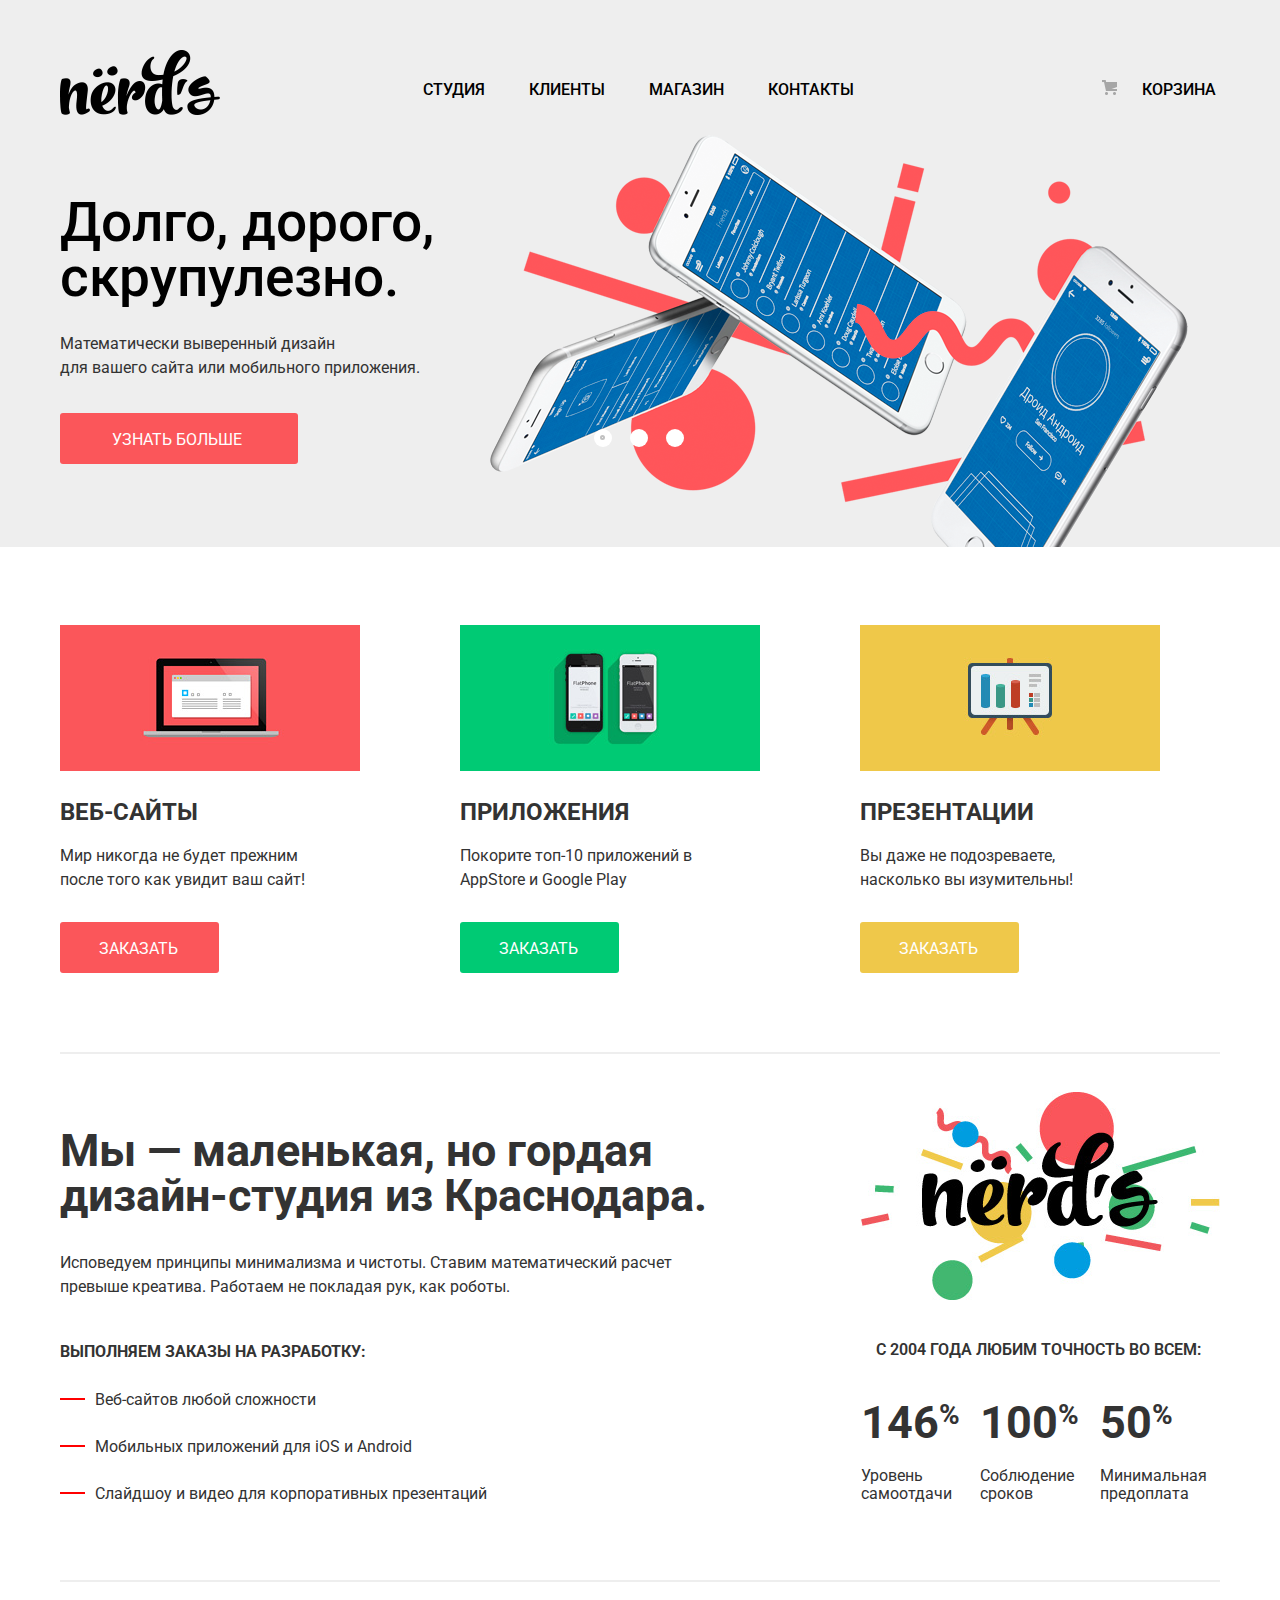
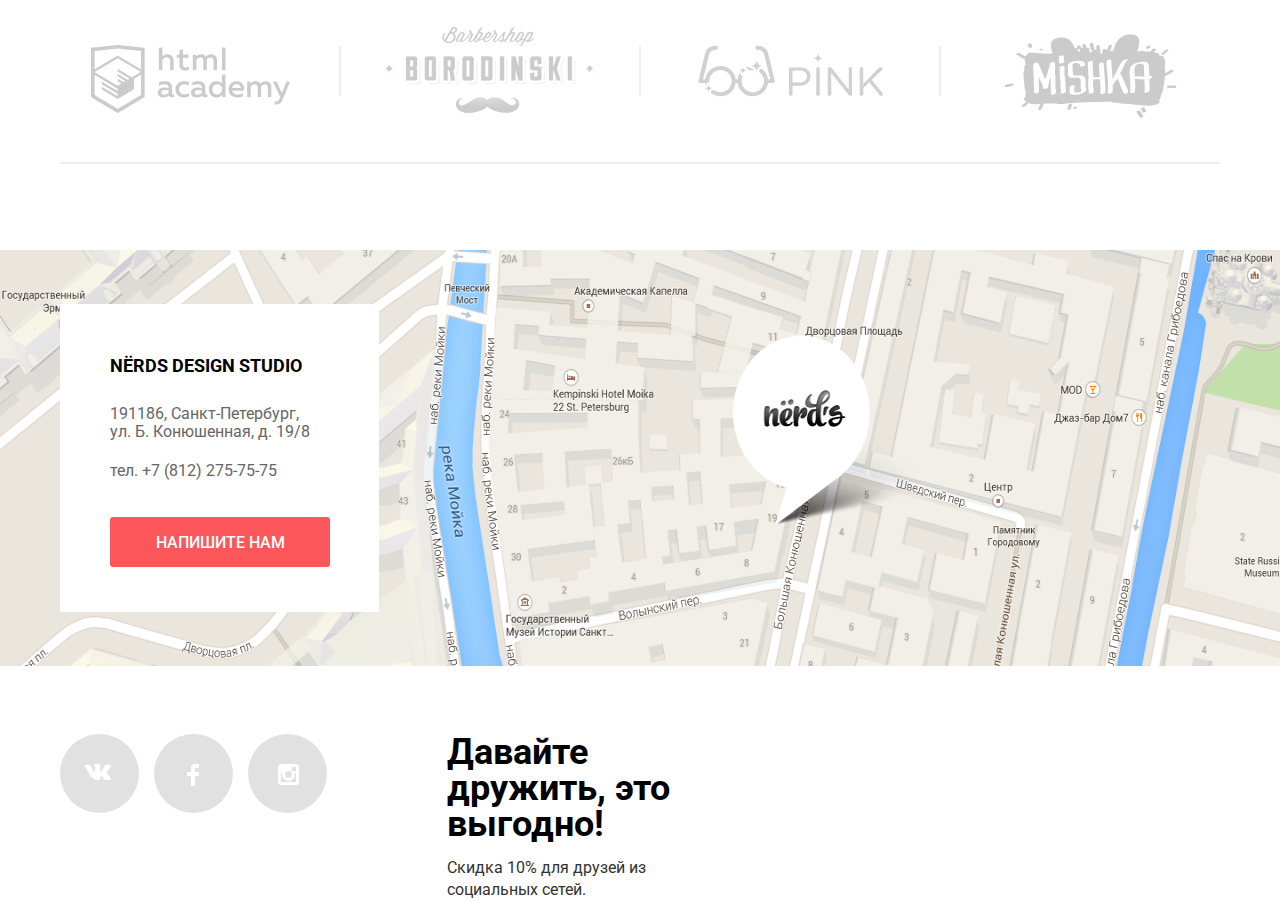
==== index.html @ e44957c6 "правки" ====
<!DOCTYPE html>
<html lang="ru">
  <head>
    <meta charset="utf-8">
    <title>HTML Academy: Нёрдс</title>
    <link href="https://fonts.googleapis.com/css2?family=Roboto:ital,wght@0,300;0,400;0,500;0,700;0,900;1,300;1,400;1,500;1,700;1,900&display=swap" rel="stylesheet">
    <link rel="stylesheet" href="css/normalize.css">
    <link rel="stylesheet" href="css/main.css">
  </head>
  <body>
    <!-- <div class="content-wrapper"> -->
      <header class="header">
        <nav class="main-nav">
          <div class="header-wrapper">
          <a class="logo" href="index.html"><img src="img/nerds-logo.png" alt="Логотип сайта Nerds" width="160" height="65"></a>
            <ul class="main-nav-menu">
              <li><a class="menu-nav-link link" href="#">Студия</a></li>
              <li><a class="menu-nav-link link" href="#">Клиенты</a></li>
              <li><a class="menu-nav-link link" href="catalog.html">Магазин</a></li>
              <li><a class="menu-nav-link link" href="#">Контакты</a></li>
            </ul>
            <ul class="main-nav-cart">
            <li class="cart"><a href="#" class="menu-cart-link link">Корзина</a></li>
            </ul>
          </div>
        </nav>
      </header>
        <h1 class="visually-hidden">Дизайн-студия «Нёрдс»</h1>
        <div class="slider-wrapper">
          <div class="slider-section">
          <div class="slider">
          <h2 class="visually-hidden">Преимущества</h2>
          <input class="visually-hidden" type="radio" id="product-1" name="toggle" checked>
          <input class="visually-hidden" type="radio" id="product-2" name="toggle">
          <input class="visually-hidden" type="radio" id="product-3" name="toggle">
          <div class="slider-controls">
            <label class="slider-controls-item slider-controls-item--1" for="product-1">Первый</label>
            <label class="slider-controls-item slider-controls-item--2" for="product-2">Второй</label>
            <label class="slider-controls-item slider-controls-item--3" for="product-3">Третий</label>
          </div>
          <ul class="slider-list">
            <li class="slider-item">
              <h3>Долго, дорого,<br> скрупулезно.</h3>
              <p>Математически выверенный дизайн<br> для вашего сайта или мобильного приложения.</p>
              <a class="slider-item-link" href="#">Узнать больше</a>
            </li>
            <li class="slider-item">
              <h3>Любим математику как никто другой</h3>
              <p>Никакого креатива, только математические формулы для расчета идеальных пропорций.</p>
              <a class="slider-item-link" href="#">Узнать больше</a>
            </li>
            <li class="slider-item">
              <h3>Только ночь,<br> только хардкор</h3>
              <p>Работать днем, как все? Мы против этого.<br> Ближе к полуночи работа только начинается.</p>
              <a class="slider-item-link" href="#">Узнать больше</a>
            </li>
          </ul>
    </div>
  </div>
      <main>
        <div class="content-wrapper">
        <section class="products">
          <h2 class="visually-hidden">Наши услуги</h2>
          <ul class="products-list">
          <li class="products-block">
            <img src="img/illustration-1.png" alt="Разрабатываем веб-сайты" width="300" height="146">
            <h2 class="products-header">Веб-сайты</h2>
            <p class="products-text">Мир никогда не будет прежним после того как увидит ваш сайт!</p>
            <a href="#" class="products-button">Заказать</a>
          </li>
            <li class="products-block">
              <img src="img/illustration-2.png" alt="Разрабатываем приложения" width="300" height="146">
            <h2 class="products-header">Приложения</h2>
            <p class="products-text">Покорите топ-10 приложений в AppStore и Google Play</p>
            <a href="#" class="products-button">Заказать</a>
            </li>
            <li class="products-block">
              <img src="img/illustration-3.png" alt="Создаем презентации" width="300" height="146">
          <h2 class="products-header">Презентации</h2>
          <p class="products-text">Вы даже не подозреваете, насколько вы изумительны!</p>
          <a href="#" class="products-button">Заказать</a>
        </li>
          </ul>
        </section>
      </div>
        <div class="content-wrapper">
        <section class="description">
          <div class="about-wrapper-content">
          <div class="about">
          <h2 class="about-header">Мы — маленькая, но гордая дизайн-студия из Краснодара. </h2>
          <p class="about-text">Исповедуем принципы минимализма и чистоты. Ставим математический расчет превыше креатива. Работаем не покладая рук, как роботы.</p>
          <h2 class="about-orders">Выполняем заказы на разработку:</h2>
          <ul class="about-orders-list">
            <li class="about-orders-item">Веб-сайтов любой сложности</li>
            <li class="about-orders-item">Мобильных приложений для iOS и Android</li>
            <li class="about-orders-item">Слайдшоу и видео для корпоративных презентаций</li>
          </ul>
        </div>
          </div>
          <div class="nerds-results-wrapper">
            <div class="nerds-results">
              <img class="nerds-results-logo" src="img/nerds-illustration.png" width="360" height="208" alt="Логотип Nerds">
            <p class="nerds-results-text">с 2004 года Любим точность во всем:</p>
          </div>
          <div class="nerds-results-list">
            <ul class="nerds-results-values">
              <li class="nerds-results-values1">146<sup>%</sup>
                <p class="nerds-results-values1-text">Уровень<br> самоотдачи</p>
              </li>
              <li class="nerds-results-values2">100<sup>%</sup>
                <p class="nerds-results-values2-text">Соблюдение<br> сроков</p>
              </li>
              <li class="nerds-results-values3">50<sup>%</sup>
                <p class="nerds-results-values3-text">Минимальная<br> предоплата</p>
              </li>
            </ul>
          </div>
        </div>
        </section>
      </div>
        <!-- Логотипы разных компаний -->
        <section class="firm section-box">
          <h2 class="visually-hidden">Наши партнеры</h2>
          <ul class="firm-list">
            <li><a href="#"><img src="img/logo-1.png" alt="Html Academy" width="199" height="68"></a></li>
            <li><a href="#"><img src="img/logo-2.png" alt="Barbershop 'Borodinski'" width="209" height="90"></a></li>
            <li><a href="#"><img src="img/logo-3.png" alt="Pink" width="185" height="52"></a></li>
            <li><a href="#"><img src="img/logo-4.png" alt="Mishka" width="173" height="84"></a></li>
          </ul>
        </section>
        <section class="section-map">
          <div class="map-wrapper">
            <iframe class="live-map" src="https://www.google.com/maps/embed?pb=!1m18!1m12!1m3!1d1998.59910436516!2d30.320894616058933!3d59.93879418187623!2m3!1f0!2f0!3f0!3m2!1i1024!2i768!4f13.1!3m3!1m2!1s0x4696310fca5ba729%3A0xea9c53d4493c879f!2z0JHQvtC70YzRiNCw0Y8g0JrQvtC90Y7RiNC10L3QvdCw0Y8g0YPQuy4sIDE5LCDQodCw0L3QutGCLdCf0LXRgtC10YDQsdGD0YDQsywg0KDQvtGB0YHQuNGPLCAxOTExODY!5e0!3m2!1sru!2sby!4v1513764730940" width="1440" height="416"  allowfullscreen></iframe>
            <img src="img/map.png" class="map" height="416" width="1440" alt="наше местонахождение - карта"/>
              <h2 class="visually-hidden">Наши контактные данные</h2>
           <div class="map-text-background">
           <div class="map-text">
          <p class="map-text-header">NЁRDS DESIGN STUDIO</p>
          <p class="map-text-adress">191186, Санкт-Петербург,
            ул. Б. Конюшенная, д. 19/8
            <p class="map-phone"><a class="map-phone-link" href="tel:78122757575">тел. +7 (812) 275-75-75</a></p>
            <button class="map-button">Напишите нам</button>
           </div>
      </div>
      </div>
        </section>
      </main>
        <div class="footer-wrapper">
          <footer class="page-footer">
            <div class="footer-links">
            <ul class="footer-soc-link">
              <li class="footer-soc-link-vk">
                <a class="social-button" href="#">
                <img class="soc-vk" src="img/vk-icon.svg" width="26" height="15" alt="Ссылка на нашу страницу Вконтакте">
              </a>
              </li>
              <li class="footer-soc-link-fb">
                <a class="social-button" href="#">
                <img class="soc-fb" src="img/fb-icon.svg" width="12" height="22" alt="Ссыдка на нашу страницу в Фейсбуке">
              </a>
              </li>
              <li class="footer-soc-link-inst">
                <a class="social-button" href="#">
                <img class="soc-inst" src="img/insta-icon.svg" width="21" height="21" alt="Ссылка на нашу страницу в Инстаграмме"/>
              </a>
              </li>
            </ul>
          </div>
          <div class="footer-text">
            <div class="footer-text-header">Давайте дружить, это выгодно!</div>
            <div class="footer-text-desc">Скидка 10% для друзей из социальных сетей.</div>
          </div>
          <div class="form-wrapper">
            <div class="popup-form">
                <div class="form-header">
             <h2 class="popup-h2">Напишите нам</h2>
             <button class="popup-close"><span class="visually-hidden">Закрытие формы</span></button>
            </div>
             <form action="https://echo.htmlacademy.ru" method="post">
                <div class="name-email">
               <p class="popup-name">
             <label class="popup-name-text" for="name">Ваше имя:</label>
             <input required id="name" type="text" class="popup-name-input" name="label name" placeholder="Имя Фамилия">
             </p>
             <p class="popup-email">
               <label class="popup-email-text" for="email">Ваш email:</label>
               <input required id="email" type="email" class="popup-email-input" name="label email" placeholder="email@example.com">
             </p>
            </div>
             <p class="popup-text">
               <label class="popup-text-window" for="message-text">Текст письма:</label>
               <textarea required id="message-text" class="popup-textarea" name="label text" placeholder="В свободной форме"></textarea>
             </p>
             <button class="send-button" type="submit">Отправить</button>
             </form>
           </div>
          </div>
          </footer>
          </div>
          <script>
            let popup = document.querySelector('.popup-form');
            let popupToggle = document.querySelector('.map-button');
            let popupClose = document.querySelector('.popup-close');

            popupToggle.onclick = function() {
                popup.style.display="flex";
            };
            popupClose.onclick = function() {
              popup.style.display="none";
              };
            </script>
  </div>
<!-- </div> -->
  </body>
</html>
---- css/main.css ----
*,
*:before,
*:after {
  box-sizing: border-box;
}
a {
  text-decoration: none;
}
body {
  font-family: "Roboto", Arial, sans-serif;
  font-size: 16px;
  font-weight: 400;
  line-height: 24px;
  color: #333;
  background: white;
}
.visually-hidden {
  position: absolute;
  clip: rect(0, 0, 0, 0);
  width: 1px;
  height: 1px;
}
.content-wrapper {
  -webkit-box-sizing: border-box;
  box-sizing: border-box;
  max-width: 1200px;
  margin: 0 auto;
  padding: 0 20px;
}
/* /////////////////////////HEADER//////////////////// */
.main-nav {
  display: flex;
  flex-grow: 1;
  width: 100%;
}
.header-wrapper {
  display: flex;
  flex-grow: 1;
  justify-content: stretch;
  min-height: 114px;
  max-width: 1200px;
  background-color: #eeeeee;
  margin: 0 auto;
}
.header {
  display: flex;
  background-color: #eeeeee;
  height: 117px;
}
.link {
  text-decoration: none;
  outline: none;
}
.logo {
  display: flex;
  padding: 0px;
  margin-left: 20px;
  margin-top: 50px;
  margin-bottom: 20px;
  width: 160px;
  height: 65px;
}
.logo:hover,
.logo:focus {
  opacity: 0.8;
}
.logo:active {
  opacity: 0.3;
}
.main-nav-menu {
  display: flex;
  list-style: none;
  margin-top: 75px;
  margin-left: 119px;
  background-color: #eeeeee;
  width: 438px;
}
.menu-nav-link {
  margin-left: 44px;
  padding: 0;
  text-transform: uppercase;
  text-decoration: none;
  list-style: none;
  color: #000000;
  font-weight: 500;
  font-size: 16px;
  line-height: 30px;
}
.menu-nav-link:hover,
.menu-nav-link:focus {
  color: #fb565a;
  display: block;
  content: "";
  border-bottom: 2px solid #fb565a;
}
.menu-nav-link:active {
  color: #000000;
  display: block;
  content: "";
  border-bottom: 2px solid #fb565a;
}
.main-nav-cart {
  display: flex;
  flex-direction: row;
  margin-top: 75px;
  margin-left: 285px;
  outline: none;
  list-style: none;
  width: 115px;
}
.cart {
  padding-right: 55px;
  margin-right: 55px;
}
.menu-cart-link {
  text-decoration: none;
  text-transform: uppercase;
  list-style: none;
  color: #000000;
  font-weight: 500;
  font-size: 16px;
  line-height: 30px;
  padding-left: 40px;
}
.menu-cart-link:hover,
.menu-cart-link:focus {
  color: #fb565a;
  display: block;
  content: "";
  border-bottom: 2px solid #fb565a;
}
.menu-cart-link:active {
  color: #000000;
  border-bottom: 2px solid #fb565a;
}
.main-nav-cart li:before {
  position: absolute;
  margin-top: 5px;
  margin-right: 30px;
  width: 15px;
  height: 15px;
  content: "";
  background-image: url("../img/cart-icon.png");
  background-repeat: no-repeat;
}
.title-wrapper {
  width: 100%;
  margin: 0 auto;
  padding: 0;
}
.page-title {
  margin: 0 auto;
  margin-top: 0px;
  padding-top: 75px;
  text-align: center;
  font-family: "Roboto", Arial, sans-serif;
  font-style: normal;
  font-weight: 500;
  font-size: 55px;
  line-height: 55px;
  background-color: #eeeeee;
  padding-bottom: 107px;
}
/* ///SLIDER/// */
.slider-wrapper {
  -webkit-box-sizing: border-box;
  box-sizing: border-box;
  height: 431px;
}
.slider-section {
  display: flex;
  flex-grow: 1;
  margin: 0 auto;
  background-color: #eeeeee;
  min-height: 430px;
}
.slider {
  position: relative;
  background-color: #eee;
  margin: 0 auto;
  padding: 0 20px;
  max-width: 1200px;
  flex-grow: 1;
}
.slider-controls {
  font-size: 0;
  position: absolute;
  z-index: 100;
  bottom: 110px;
  left: 580px;
  width: 160px;
  height: 18px;
  -webkit-transform: translateX(-50%);
  -ms-transform: translateX(-50%);
  transform: translateX(-50%);
  text-align: center;
}
.slider-controls label {
  position: relative;
  display: inline-block;
  width: 18px;
  height: 18px;
  padding: 8px;
  cursor: pointer;
  vertical-align: top;
  border-radius: 50%;
  margin-left: 18px;
}
.slider-controls label::after {
  position: absolute;
  z-index: 1;
  top: 10px;
  left: 10px;
  width: 18px;
  height: 18px;
  content: "";
  border-radius: 50%;
  background: #fff;
}
.slider-list {
  margin: 0;
  padding: 0;
  list-style: none;
}
.slider-item-link {
  text-transform: uppercase;
  height: 50px;
  width: 240px;
  text-decoration: none;
  color: #ffffff;
  padding-top: 17px;
  padding-bottom: 15px;
  padding-left: 52px;
  padding-right: 56px;
  background-color: #fb565a;
  border: 0;
  border-radius: 3px;
}
.slider-item-link:hover,
.slider-item-link:focus {
  background-color: #e74246;
}
.slider-item-link:active {
  color: rgba(255, 255, 255, 0.3);
  background-color: #d7373b;
  box-shadow: inset 0px 3px 0px rgba(0, 1, 1, 0.1);
}
.slider-item {
  display: none;
  padding: 78px 0 80px 0;
  min-height: 430px;
}
.slider-item:nth-child(1) {
  background-image: url("../img/slide1.png");
  background-repeat: no-repeat;
  background-position: 93% 18px;
}
.slider-item:nth-child(2) {
  background-image: url("../img/slide2.png");
  background-repeat: no-repeat;
  background-position: 93% 0;
}
.slider-item:nth-child(3) {
  background-image: url("../img/slide3.png");
  background-repeat: no-repeat;
  background-position: 93% 20px;
}
#product-1:checked ~ .slider-list .slider-item:nth-child(1) {
  display: block;
}
#product-2:checked ~ .slider-list .slider-item:nth-child(2) {
  display: block;
}
#product-3:checked ~ .slider-list .slider-item:nth-child(3) {
  display: block;
}
#product-1:checked ~ .slider-controls .slider-controls-item--1::before,
#product-2:checked ~ .slider-controls .slider-controls-item--2::before,
#product-3:checked ~ .slider-controls .slider-controls-item--3::before {
  position: absolute;
  z-index: 111;
  top: 87%;
  left: 87%;
  width: 5px;
  height: 5px;
  content: "";
  border: 2px solid #c1c1c1;
  border-radius: 50%;
  background-color: inherit;
}
.slider-item h3 {
  font-weight: 500;
  font-size: 55px;
  line-height: 55px;
  max-width: 600px;
  margin: 0;
  margin-bottom: 27px;
  color: #000;
}
.slider-item p {
  font-family: "Roboto", Arial, sans-serif;
  max-width: 430px;
  margin-bottom: 48px;
  margin-left: 0px;
  font-style: normal;
  font-weight: normal;
  font-size: 16px;
  line-height: 24px;
}
.button {
  font-size: 16px;
  line-height: 18px;
  display: inline-block;
  vertical-align: auto;
  width: 240px;
  height: 50px;
  border: none;
  font-weight: 500;
  font-size: 16px;
  line-height: 18px;
  font-family: "Roboto", Arial, sans-serif;
  text-transform: uppercase;
  background-color: #fb565a;
  color: #fff;
  border-radius: 3px;
  height: 50px;
}
.button:hover,
.button:focus {
  background-color: #e74246;
}
.button:active {
  color: rgba(255, 255, 255, 0.3);
  background-color: #d7373b;
  box-shadow: inset 0px 3px 0px rgba(0, 1, 1, 0.1);
}
/* /////////////////////MAIN////////////// */
.filters-fieldset0 {
  border: none;
}
.filters-fieldset1 {
  border: none;
}
.filters-fieldset2 {
  margin-top: 54px;
  margin-bottom: 3px;
  line-height: 33px;
  border: none;
}
.filters-fieldset3 {
  margin: 0;
  width: 0;
  padding: 0;
  border: none;
}
.third-filter-button {
  padding-top: 40px;
}
.filter-button {
  max-width: 260px;
  background-color: #eeeeee;
  padding-top: 17px;
  padding-right: 88px;
  padding-left: 88px;
  padding-bottom: 15px;
  border: none;
  text-transform: uppercase;
  font-weight: 500;
  font-size: 16px;
  line-height: 18px;
  color: #000000;
  /* margin-top: 34px; */
}
.filter-button:focus,
.filter-button:hover {
  background-color: #dfdfdf;
  border: none;
  outline: none;
}
.filter-button:active {
  box-shadow: inset 0px 3px 0px rgba(0, 1, 1, 0.1);
  background-color: #d5d5d5;
  border: none;
  outline: none;
  opacity: 0.3;
}
.radio-hidden {
  display: none;
}
.main-filter {
  display: flex;
  flex-direction: row;
  width: 790px;
}
.main-filter-ul {
  display: flex;
  list-style: none;
  margin-top: 20px;
  margin-left: 55px;
}
.main-filter-item {
  font-family: "Roboto", Arial, sans-serif;
  font-style: normal;
  font-weight: normal;
  font-size: 14px;
  line-height: 18px;
  color: #000000;
  opacity: 0.3;
  text-transform: uppercase;
  margin-left: 29px;
}
.main-filter-item:last-child {
  margin-left: 25px;
}
.main-filter-item:first-child {
  opacity: 1;
}
.main-filter-item:active {
  opacity: 1;
  padding-left: 25px;
}
.main-filter-item:hover,
.main-filter-item:focus {
  opacity: 1;
  color: #000000;
}
.main-arrow-ul {
  display: flex;
  list-style: none;
  margin-left: 1px;
  margin-top: 15px;
}
.main-link-arrows {
  border: none;
  background-color: white;
}
.main-arrow-item {
  opacity: 0.4;
  list-style: none;
  padding-right: 5px;
}
.main-arrow-item:hover {
  opacity: 0.6;
}
.main-arrow-item + .active {
  opacity: 1;
}
.min-price {
  width: 70px;
  height: 38px;
  text-align: center;
  background-color: #eeeeee;
  border: none;
  margin-right: 33px;
  margin-left: 11px;
}
.max-price {
  width: 70px;
  height: 38px;
  text-align: center;
  background-color: #eeeeee;
  border: none;
  margin-left: 11px;
}
.price-slider {
  position: relative;
  background-color: #eeeeee;
  width: 260px;
  height: 80px;
  margin-bottom: 14px;
  margin-top: 30px;
}
.price-range {
  margin: 0 auto 30px;
  width: 240px;
}
.catalog-filter .heading {
  font-size: 18px;
  line-height: 30px;
  margin: 0 0 17px;
  text-transform: uppercase;
}
.price-range-controls {
  background-color: #f1f1f1;
  border-radius: 5px;
  height: 80px;
  margin-bottom: 12px;
  padding: 0 30px;
  overflow: hidden;
  position: relative;
}
.price-range-controls .scale {
  background-color: #d7dcde;
  height: 2px;
  margin-top: 39px;
}
.price-range-controls .bar {
  background-color: #00ca74;
  height: 2px;
  width: 75%;
}
.price-range-controls .toggle {
  background-color: #ababab;
  border-radius: 50%;
  border: 8px solid #fff;
  box-shadow: 0 2px 1px 0 #cfcfcf;
  box-sizing: content-box;
  cursor: pointer;
  height: 4px;
  left: 25px;
  position: absolute;
  top: 30px;
  width: 4px;
}
.price-range-controls .toggle:hover {
  background: #d7dcde;
}
.price-range-controls .max-toggle {
  left: 165px;
}
.main-wrapper {
  max-width: 1200px;
  display: flex;
  margin: 0 auto;
}
.filter1-wrapper {
  display: block;
  width: 260px;
  margin-right: 140px;
}
.templates-wrapper {
  display: block;
  margin-top: 35px;
  width: 900px;
}
.first-filter {
  display: flex;
  flex-direction: column;
  list-style: none;
  margin-top: 40px;
  margin-bottom: 15px;
}
.first-filter-label {
  text-transform: uppercase;
  padding-top: 5px;
  padding-left: 5px;
}
.filters-header {
  margin-top: 10px;
  margin-bottom: 25px;
  margin-right: 140px;
  margin-left: 5px;
  text-transform: uppercase;
  font-family: "Roboto", Arial, sans-serif;
  font-size: 18px;
  line-height: 30px;
  font-weight: bold;
}
.filters-header:nth-child(2) {
  margin-bottom: 17px;
}
.first-filter-ul {
  display: flex;
  flex-direction: row;
  list-style: none;
}
.first-filter-value {
  padding-right: 20px;
}
.second-filter {
  margin-top: 5px;
  margin-bottom: 5px;
  line-height: 33px;
}
.second-filter label {
  margin-top: 0px;
  display: block;
}
.radio {
  display: none;
}
.radio-custom {
  position: relative;
  height: 25px;
  width: 25px;
  border: 3px solid #b8b8b8;
  border-radius: 50%;
  box-sizing: border-box;
  padding-right: 20px;
  line-height: 33px;
}
.second-filter label {
  margin-bottom: 7px;
}
.label {
  line-height: 20px;
  color: #283136;
  margin-left: 10px;
}
.second-filter label {
  display: block;
}
.radio:checked + .radio-custom::before {
  content: "";
  display: block;
  position: absolute;
  top: 5px;
  left: 5px;
  width: 9px;
  height: 9px;
  background-color: #b8b8b8;
  border: 3px solid #b8b8b8;
  border-radius: 50%;
  box-sizing: border-box;
}
.third-filter {
  margin-left: 15px;
}
.third-filter label {
  display: block;
  line-height: 19px;
}
.third-filter-item {
  margin-bottom: 10px;
}
.checkbox {
  display: none;
}
.checkbox-custom {
  position: relative;
  height: 23px;
  width: 23px;
  border: 3px solid #b8b8b8;
  border-radius: 3px;
  box-sizing: border-box;
  padding-right: 15px;
  line-height: 30px;
}
.label {
  line-height: 20px;
  color: #283136;
  margin-left: 10px;
}
.checkbox:checked + .checkbox-custom::before {
  content: "";
  display: block;
  position: absolute;
  top: -2px;
  left: -3px;
  width: 25px;
  height: 25px;
  background: #ffffff url("../img/checkbox-on.svg") no-repeat;
  z-index: 10;
  opacity: 0.4;
}
.down {
  opacity: 1;
}
.templates {
  display: flex;
  flex-direction: row;
  flex-wrap: wrap;
}
.template-link {
  text-decoration: none;
  outline: none;
  color: #000000;
}
.template-link:hover,
.template-link:focus {
  color: #fb565a;
}
.template-link:active {
  color: #000000;
  opacity: 0.3;
}
.template-list {
  display: flex;
  flex-wrap: wrap;
  justify-content: space-between;
  width: 760px;
  margin-top: 10px;
  margin-left: 20px;
  margin-bottom: 28px;
  padding: 0;
  list-style: none;
}
.template {
  position: relative;
  width: 360px;
  height: 578px;
  margin-bottom: 34px;
  margin-top: 40px;
}
.template:first-child {
  margin-top: 13px;
}
.template:nth-child(2) {
  margin-top: 13px;
}
.template:nth-child(6) {
  padding-left: 0px;
}
.template:hover {
  box-shadow: 0px 6px 15px rgba(0, 1, 1, 0.25);
}
.template:hover .popup-block {
  display: block;
  position: absolute;
  box-shadow: 0px 6px 15px rgba(0, 1, 1, 0.25);
  top: 385px;
}
.template:hover .image-cap {
  opacity: 1;
  box-shadow: 0px 6px 15px rgba(0, 1, 1, 0.25);
}
.popup-block {
  display: none;
  width: 360px;
  height: 241px;
  text-align: center;
  background-color: #eeeeee;
  overflow: hidden;
}
.template-header {
  margin-top: 26px;
  font-family: "Roboto", Arial, sans-serif;
  font-weight: bold;
  font-size: 18px;
  line-height: 30px;
  text-transform: uppercase;
}
.template-header:hover,
.template-header:focus {
  color: #fb565a;
}
.template-header:active {
  color: #000000;
  opacity: 0.3;
}
.template-desc {
  max-height: 50px;
  margin-top: 20px;
  font-size: 16px;
  line-height: 18px;
  color: #666666;
  margin-bottom: 42px;
  overflow: auto;
}
.template-button {
  text-transform: uppercase;
  height: 50px;
  text-decoration: none;
  color: #ffffff;
  padding-top: 17px;
  padding-bottom: 15px;
  padding-left: 62px;
  padding-right: 62px;
  background-color: #fb565a;
  border: 0;
  border-radius: 3px;
}
.template-button:hover,
.template-button:active {
  background-color: #e74246;
}
.template-button:focus {
  background-color: #d7373b;
}
.image-cap:first-child {
  padding-top: -40px;
  opacity: 12%;
}
.products {
  display: flex;
  flex-direction: row;
  width: 1160px;
  list-style: none;
  margin-top: 55px;
}
.products-list {
  display: flex;
  flex-wrap: wrap;
  list-style: none;
  padding-left: 0;
  padding-top: 7px;
}
.products-block:first-child {
  margin-right: 100px;
}
.products-block:nth-child(2) {
  margin-right: 100px;
}
.products-block-picture:first-child {
  background-image: url(../img/illustration-1.png);
  background-repeat: no-repeat;
  height: 146px;
  width: 300px;
  margin-top: 40px;
}
.products-block-picture:nth-child{
  background-image: url(../img/illustration-2.png);
  background-repeat: no-repeat;
  height: 146px;
  width: 300px;
  margin-top: 40px;
}
.products-block-picture:nth-child(3) {
  background-image: url(../img/illustration-3.png);
  background-repeat: no-repeat;
  height: 146px;
  width: 300px;
  margin-top: 40px;
}
.products-header {
  font-size: 24px;
  font-weight: bold;
  text-align: left;
  margin-top: 22px;
  margin-bottom: 20px;
  text-transform: uppercase;
}
.products-text {
  font-size: 16px;
  font-weight: 400;
  margin-bottom: 45px;
  width: 260px;
}
.products-button {
  width: 160px;
  height: 50px;
  padding: 17px 41px 15px 39px;
  font-weight: 400;
  font-family: "Roboto", Arial, sans-serif;
  text-transform: uppercase;
  background-color: #fb565a;
  border: none;
  color: #fff;
  border-radius: 3px;
  height: 50px;
  text-decoration: none;
}
.products-block:nth-child(2) .products-button {
  background-color: #00ca74;
}

.products-block:nth-child(2) .products-button:hover,
.products-block:nth-child(2) .products-button:focus {
  background-color: #00bc6c;
}

.products-block:nth-child(2) .products-button:active {
  background-color: #00aa62;
}

.products-block:nth-child(3) .products-button {
  background-color: #efc84a;
}

.products-block:nth-child(3) .products-button:hover,
.products-block:nth-child(3) .products-button:focus {
  background-color: #eab534;
}

.products-block:nth-child(3) .products-button:active {
  background-color: #e5a722;
}
/*.products-button {*/
/*  background-color: #00CA74;*/
/*}*/
/*.products-button {*/
/*  background-color: #EFC849;*/
/*}*/
/*.products-button1:hover,*/
/*.products-button1:focus {*/
/*  background-color: #e74246;*/
/*}*/
/*.products-button2:hover,*/
/*.products-button2:focus {*/
/*  background-color: #00bc6c;*/
/*}*/
/*.products-button3:hover,*/
/*.products-button3:focus {*/
/*  background-color: #eab534;*/
/*}*/
/*.products-button1:active {*/
/*  background-color: #d7373b;*/
/*}*/
/*.products-button2:active {*/
/*  background-color: #00aa62;*/
/*}*/
/*.products-button3:active {*/
/*  background-color: #e5a722;*/
/*}*/
/*.products-button2 {*/
/*  width: 160px;*/
/*  height: 50px;*/
/*  font-weight: 400;*/
/*  font-family: "Roboto", Arial, sans-serif;*/
/*  border: none;*/
/*  text-transform: uppercase;*/
/*  background-color: #00ca74;*/
/*  color: #fff;*/
/*  border-radius: 7px;*/
/*  padding: 17px 40px 15px 39px;*/
/*  text-decoration: none;*/
/*}*/
/*.products-button3 {*/
/*  width: 160px;*/
/*  height: 50px;*/
/*  font-weight: 400;*/
/*  font-family: "Roboto", Arial, sans-serif;*/
/*  border: none;*/
/*  text-transform: uppercase;*/
/*  background-color: #efc84a;*/
/*  color: #fff;*/
/*  border-radius: 7px;*/
/*  padding: 17px 40px 15px 39px;*/
/*  text-decoration: none;*/
/*}*/
/* //////////////ABOUT/////////// */
.description {
  display: flex;
  flex-direction: row;
  margin-top: 0px;
}
.about {
  display: flex;
  flex-direction: column;
  justify-content: flex-start;
  margin-top: 0px;
  font-family: inherit;
}
.about:before {
  display: inline-block;
  content: "";
  background-color: #eee;
  width: 1160px;
  height: 2px;
  margin-left: auto;
  margin-right: auto;
  margin-top: 75px;
  margin-bottom: 60px;
}
.about-wrapper-content {
  display: flex;
  width: 700px;
  margin-left: 0px;
}
.about-header {
  font-size: 45px;
  line-height: 45px;
  margin-top: 14px;
  margin-bottom: 17px;
  width: 721px;
}
.about-text {
  font-size: 16px;
  font-weight: 400;
  line-height: 24px;
  /* margin-left: 0px; */
  width: 646px;
}
.about-orders {
  margin-left: 0px;
  font-size: 16px;
  line-height: 24px;
  text-transform: uppercase;
  margin-top: 25px;
  margin-bottom: 8px;
}
.about-orders-list {
  list-style: none;
  position: relative;
  margin-left: -5px;
}
.about-orders-item {
  position: relative;
  margin-bottom: 23px;
  font-size: 16px;
  line-height: 24px;
}
.about-orders-item:before {
  content: " ";
  position: absolute;
  top: 10px;
  left: -35px;
  height: 2px;
  width: 25px;
  background-color: red;
}
/* //////////////RESULTS/////////////////// */
.nerds-results-wrapper {
  position: relative;
  width: 500px;
}
.nerds-results {
  display: flex;
  position: absolute;
  left: 100px;
  top: 0px;
}
.nerds-results-logo {
  position: relative;
  margin-top: 115px;
}
.nerds-results-text {
  position: absolute;
  text-transform: uppercase;
  font-weight: 600;
  top: 345px;
  left: 16px;
}
.nerds-results-list {
  display: flex;
  flex-direction: row;
  position: absolute;
  top: 165px;
  left: 61px;
}
.nerds-results-values {
  display: flex;
  position: absolute;
  list-style: none;
  font-size: 45px;
  font-weight: bold;
  line-height: 18px;
  top: 227px;
  justify-content: center;
}
.nerds-results-values1 {
  margin-right: 15px;
}
.nerds-results-values2 {
  margin-left: 5px;
}
.nerds-results-values3 {
  margin-left: 21px;
}
.nerds-results-values1-text {
  margin-top: 35px;
  font-weight: 400;
  font-size: 16px;
}
.nerds-results-values2-text {
  margin-top: 35px;
  font-weight: 400;
  font-size: 16px;
}
.nerds-results-values3-text {
  margin-top: 35px;
  font-weight: 400;
  font-size: 16px;
}
.nerds-results-values1 sup{
  font-size: 28px;
}
.nerds-results-values2 sup{
  font-size: 28px;
}
.nerds-results-values3 sup{
  font-size: 28px;
}
/* //////////////////////FIRMLINE///////////////// */
.firm-list {
  display: flex;
  flex-wrap: wrap;
  width: 1160px;

  margin: 0;
  margin-top: 35px;
  margin-bottom: 86px;
  padding: 63px 0 37px;
  padding-bottom: 37px;

  border-top: 2px solid #eee;
  border-bottom: 2px solid #eee;
  list-style: none;
}

.firm-list li {
  position: relative;

  display: flex;
  justify-content: center;

  width: 260px;
  margin-right: 40px;
}

.firm-list li:nth-child(4n-2) {
  margin-top: -18px;
}

.firm-list li:nth-child(4n) {
  margin-top: -11px;
  margin-right: 0;
}

.firm-list li::after {
  content: "";

  position: absolute;
  top: 1px;
  right: -21px;

  width: 2px;
  height: 50px;

  background-color: #eee;
}

.firm-list li:nth-child(2n)::after {
  top: 19px;
}

.firm-list li:nth-child(4n)::after {
  background-color: #fff;
}

.firm-list a {
  opacity: .2;
}

.firm-list a:hover,
.firm-list a:focus {
  opacity: 1;
}

.firm-list a:active {
  opacity: .1;
}
.section-box {
  max-width: 1200px;
  margin: 0 auto;
  padding: 0 20px;
}

/* ///////////////////////////MAP//////////////////// */
.map-wrapper {
  position: relative;
  display: flex;
  height: 416px;
  width: 1200px;
  flex-grow: 1;
  background-color: #b5b5b5;
}
.section-map {
  display: flex;
  margin: 0 auto;
}
.map {
  display: flex;
  position: relative;
  flex-grow: 1;
  width: 100%;
  background-repeat: no-repeat;
  margin: 0 auto;
}
.map-marker {
  position: absolute;
  left: 1070px;
  top: 130px;
}
.map-button {
  position: absolute;
  background-color: #fb565a;
  color: #fff;
  font-family: inherit;
  width: 220px;
  height: 50px;
  text-align: center;
  font-weight: 500;
  font-size: 16px;
  line-height: 18px;
  font-family: inherit;
  text-transform: uppercase;
  border-radius: 3px;
  margin-left: 50px;
  margin-top: 0;
  border: none;
  text-decoration: none;
  cursor: pointer;
  padding-top: 17px;
  padding-bottom: 15px;
}
.map-button:hover,
.map-button:focus {
  background-color: #e74246;
}
.map-button:active {
  background-color: #d7373b;
}
.map-text-background {
  position: absolute;
  top: 54px;
  left: 0px;
  margin-left: calc(100% / 2 - 580px);
  z-index: 12;
  width: 319px;
  height: 308px;
  background-color: #ffffff;
}
.map-text-header {
  font-weight: bold;
  font-size: 18px;
  line-height: 30px;
  text-transform: uppercase;
  color: #000000;
  padding-right: 76px;
  padding-left: 50px;
  padding-top: 29px;
  padding-bottom: 6px;
}
.map-text-adress {
  font-family: inherit;
  font-weight: normal;
  width: 290px;
  font-size: 16px;
  line-height: 18px;
  color: #666666;
  padding-left: 50px;
  padding-right: 39px;
  padding-bottom: 5px;
}
.map-phone {
  font-family: inherit;
  font-weight: normal;
  font-size: 16px;
  line-height: 18px;
  padding-left: 50px;
  padding-right: 39px;
  padding-bottom: 21px;
}
.map-phone-link {
  color: #666666;
}
.live-map {
  display: flex;
  flex-grow: 1;
  position: absolute;
  z-index: 11;
  min-width: 1200px;
  width: 100%;
  height: 100%;
  border: 0;
}
/*/////////// POPUP FORM/////////// */
.form-wrapper {
  width: 968px;
  padding: 0;
}
.popup-form {
  display: none;
  top: 200px;
  width: 960px;
  height: 590px;
  flex-direction: column;
  background: #ffffff;
  box-shadow: 0px 20px 40px rgba(0, 0, 0, 0.4);
  position: fixed;
  transition: 0.5s all;
  left: 50%;
  transform: translateX(-50%);
  z-index: 15;
}
.popup-h2 {
  justify-content: flex-start;
  font-family: "Roboto", Arial, sans-serif;
  font-style: normal;
  font-weight: bold;
  text-align: left;
  font-size: 45px;
  line-height: 53px;
  color: #000000;
  margin-top: 44px;
  margin-left: 100px;
  margin-bottom: 21px;
}
.name-email {
  display: flex;
  flex-direction: row;
}
.popup-name {
  display: flex;
  flex-direction: column;
  width: 360px;
  margin-left: 105px;
  padding-right: 40px;
  margin-bottom: 30px;
  font-family: "Roboto", Arial, sans-serif;
  font-style: normal;
  font-weight: bold;
  font-size: 16px;
  line-height: 18px;
}
.popup-name-text {
  margin-left: 0px;
  margin-bottom: 5px;
}
.popup-name-input {
  opacity: 0.5;
}
.popup-name-input:focus {
  opacity: 1;
}
.popup-name-input input:invalid:not(:placeholder-shown) {
  border-color: red;
}
.popup-name-input input:valid:not(:placeholder-shown) {
  border-color: green;
}
.popup-email-text {
  margin-left: 0px;
  margin-bottom: 5px;
}
.popup-email-input {
  opacity: 0.5;
}
.popup-email-input:focus {
  opacity: 1;
}
.popup-email {
  display: flex;
  flex-direction: column;
  width: 360px;
  margin-bottom: 30px;
  font-family: "Roboto", Arial, sans-serif;
  font-style: normal;
  font-weight: bold;
  font-size: 16px;
  line-height: 18px;
}
.popup-text-window {
  display: flex;
  flex-direction: column;
  font-family: "Roboto", Arial, sans-serif;
  font-style: normal;
  font-weight: bold;
  font-size: 16px;
  line-height: 18px;
  margin-left: 100px;
  padding-bottom: 9px;
}
.popup input {
  width: 360px;
  height: 50px;
}
.form-header {
  display: flex;
  justify-content: flex-start;
  flex-wrap: nowrap;
}
.popup-close {
  margin-left: 420px;
  background-image: url(../img/close.svg);
  width: 21px;
  height: 21px;
  opacity: 0.3;
  margin-top: 58px;
  border: none;
}
.popup-close:hover {
  opacity: 1;
  border: none;
}
.popup-close:active {
  opacity: 0.1;
  border: none;
}
.popup-text {
  display: flex;
  flex-direction: column;
  margin-left: 0px;
  padding-left: 0px;
  padding-right: 0px;
}
.popup-textarea {
  min-height: 145px;
  width: 760px;
  margin-left: 100px;
  border: 2px solid #d7dcde;
  opacity: 0.5;
}
.popup-textarea:focus {
  opacity: 1;
}
.send-button {
  display: flex;
  justify-content: center;
  background-color: #fb565a;
  color: #fff;
  height: 50px;
  width: 220px;
  text-align: center;
  font-weight: 500;
  font-size: 16px;
  line-height: 18px;
  font-family: inherit;
  text-transform: uppercase;
  border-radius: 3px;
  margin-top: 35px;
  margin-left: 100px;
  border: none;
  text-decoration: none;
  cursor: pointer;
  padding-top: 17px;
  padding-bottom: 3px;
  padding-left: 19px;
  padding-right: 20px;
}
.send-button:hover,
.send-button:focus {
  background-color: #e74246;
}
.send-button:active {
  background-color: #d7373b;
}
/* //////PAGES//// */
.pagination {
  width: 473px;
  height: 50px;
  margin-left: 15px;
  margin-top: 30px;
  margin-bottom: 60px;
  font-family: "Roboto", Arial, sans-serif;
  font-style: normal;
  font-weight: 500;
  font-size: 16px;
  line-height: 18px;
}
.pagination a {
  display: inline-block;
  margin: 0;
  margin-right: 10px;
  margin-bottom: 10px;
  padding-top: 17px;
  padding-bottom: 15px;
  padding-left: 20px;
  padding-right: 20px;
  font-size: 12px;
  line-height: 18px;
  font-weight: 500;
  text-decoration: none;
  text-transform: uppercase;
  text-align: center;
  vertical-align: top;
  background-color: #f1f1f1;
  color: #000000;
  border-radius: 2px;
  outline: none;
  cursor: pointer;
  font-family: "Roboto", Arial, sans-serif;
  font-style: normal;
  font-weight: 500;
  font-size: 16px;
  line-height: 18px;
}
.pagination .current {
  padding-top: 16px;
  padding-bottom: 14px;
  padding-left: 20px;
  padding-right: 20px;
  margin-left: 4px;
  line-height: 18px;
  font-weight: 500;
  background-color: #ffffff;
  border: 2px solid #f1f1f1;
  font-family: "Roboto", Arial, sans-serif;
  font-style: normal;
  font-weight: 500;
  font-size: 16px;
  line-height: 18px;
}
.pagination a.next {
  padding-top: 17px;
  padding-bottom: 15px;
  padding-left: 78px;
  padding-right: 77px;
  font-family: "Roboto", Arial, sans-serif;
  font-style: normal;
  font-weight: 500;
  font-size: 16px;
  line-height: 18px;
  width: 260px;
  height: 50px;
}
.pagination a:active,
.pagination a:focus {
  background-color: #d5d5d5;
  opacity: 0.4;
  box-shadow: inset 0px 3px 0px rgba(0, 1, 1, 0.1);
}
.pagination a:hover {
  background-color: #dfdfdf;
}
/* ///////////////////////////////FOOTER///////////////////////// */
.page-footer {
  display: flex;
}
.footer-wrapper {
  margin: 0 auto;
  max-width: 1200px;
}
.footer-links {
  display: flex;
  width: 400px;
  margin-top: 68px;
}
.footer-soc-link {
  display: flex;
  flex-direction: row;
  list-style: none;
  text-decoration: none;
  padding-left: 20px;
  padding-bottom: 40px;
  margin-top: 0px;
}
.footer-soc-link-vk {
  width: 79px;
  height: 79px;
  background-color: #e1e1e1;
  border-radius: 40px;
}
.footer-soc-link-fb {
  width: 79px;
  height: 79px;
  margin-left: 15px;
  background-color: #e1e1e1;
  border-radius: 40px;
}
.footer-soc-link-inst {
  background-color: #e1e1e1;
  width: 79px;
  height: 79px;
  margin-left: 15px;
  border-radius: 40px;
}
.footer-soc-link-vk:hover,
.footer-soc-link-fb:hover,
.footer-soc-link-inst:hover {
  background-color: #e74246;
}
.footer-soc-link-vk:active .soc-vk:active,
.footer-soc-link-fb:active .soc-fb:active,
.footer-soc-link-inst:active .soc-inst:active {
  background-color: #d7373b;
  opacity: 0.2;
}
.soc-vk {
  margin-left: 25px;
  margin-right: 25px;
  margin-top: 30px;
  width: 26px;
  height: 16px;
}
.soc-fb {
  width: 12px;
  height: 22px;
  margin-left: 33px;
  margin-right: 33px;
  margin-top: 30px;
}
.soc-inst {
  margin: 30px 30px;
}
.footer-text {
  flex-direction: column;
  margin-top: 68px;
  padding-left: 120px;
}
.footer-text-header {
  color: black;
  font-size: 36px;
  font-weight: bold;
  line-height: 36px;
}
.footer-text-desc {
  font-size: 16px;
  font-weight: 400;
  line-height: 22px;
  margin-top: 15px;
}
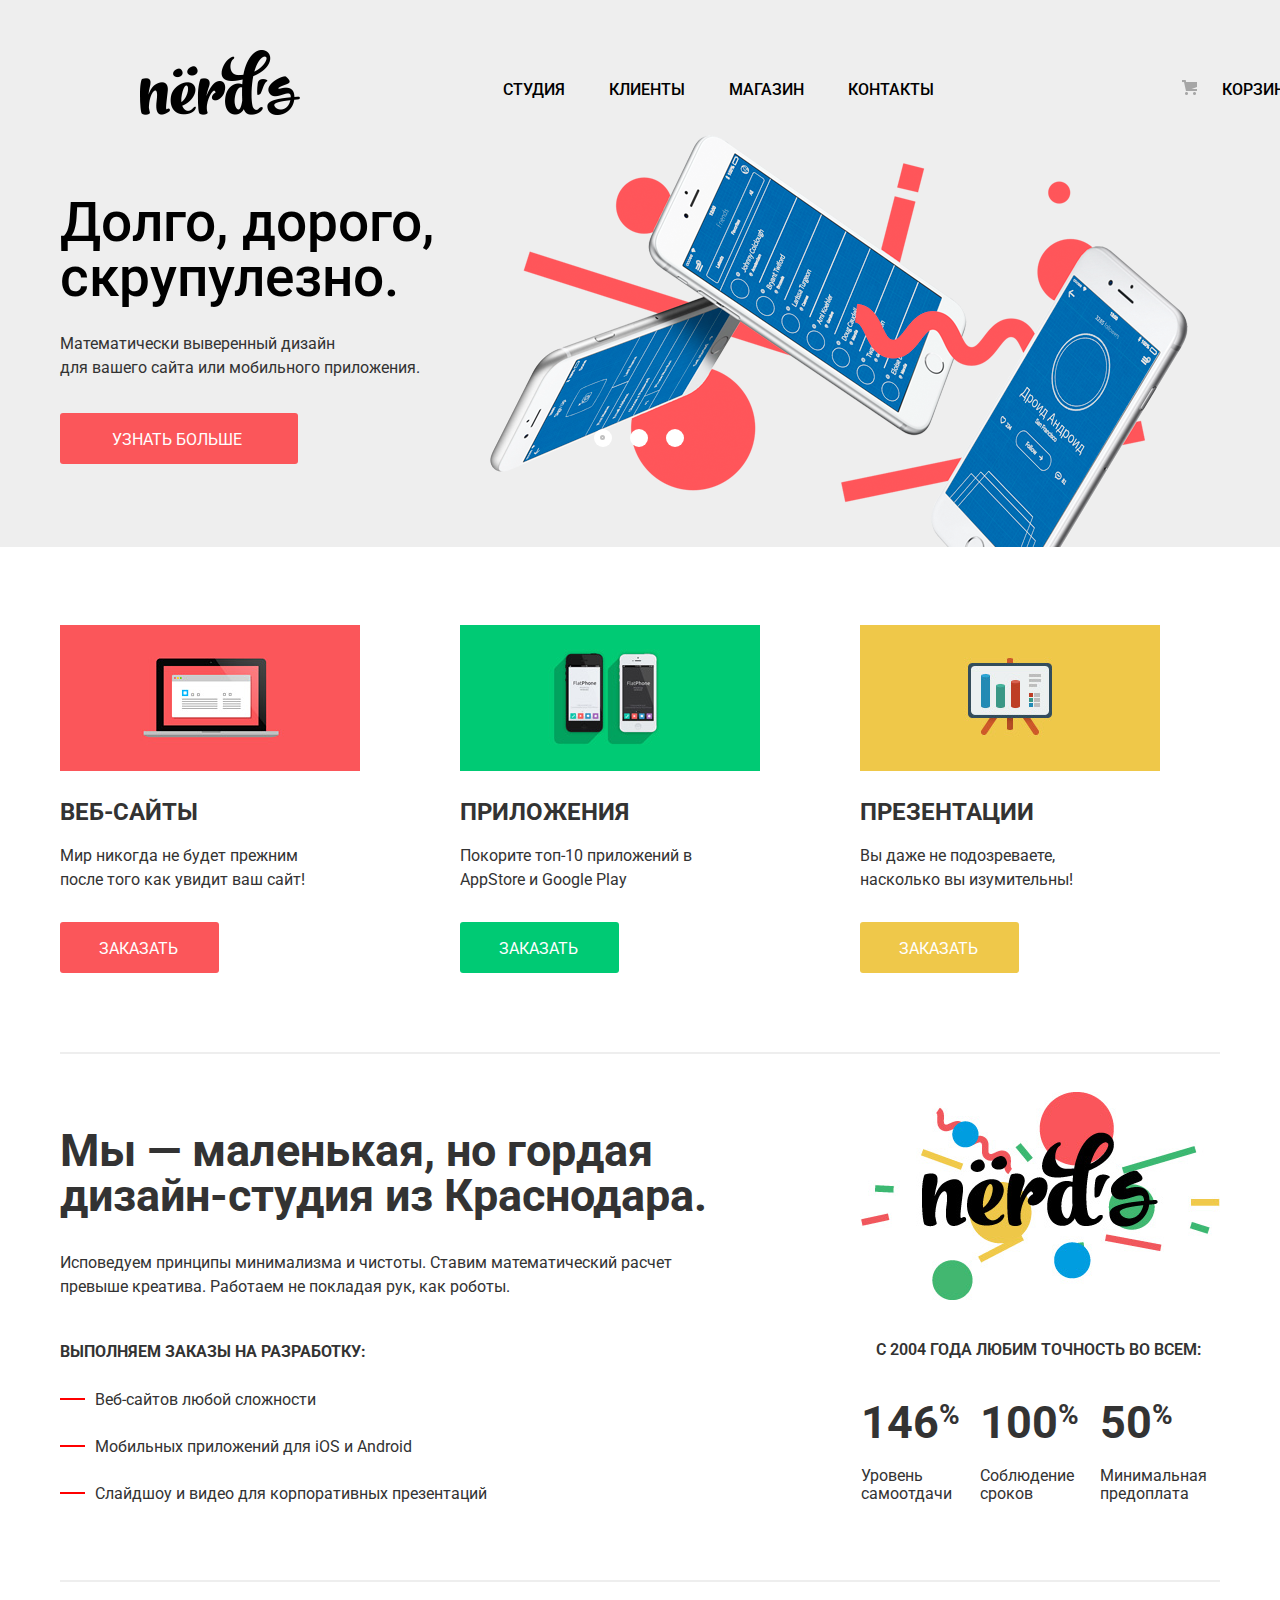
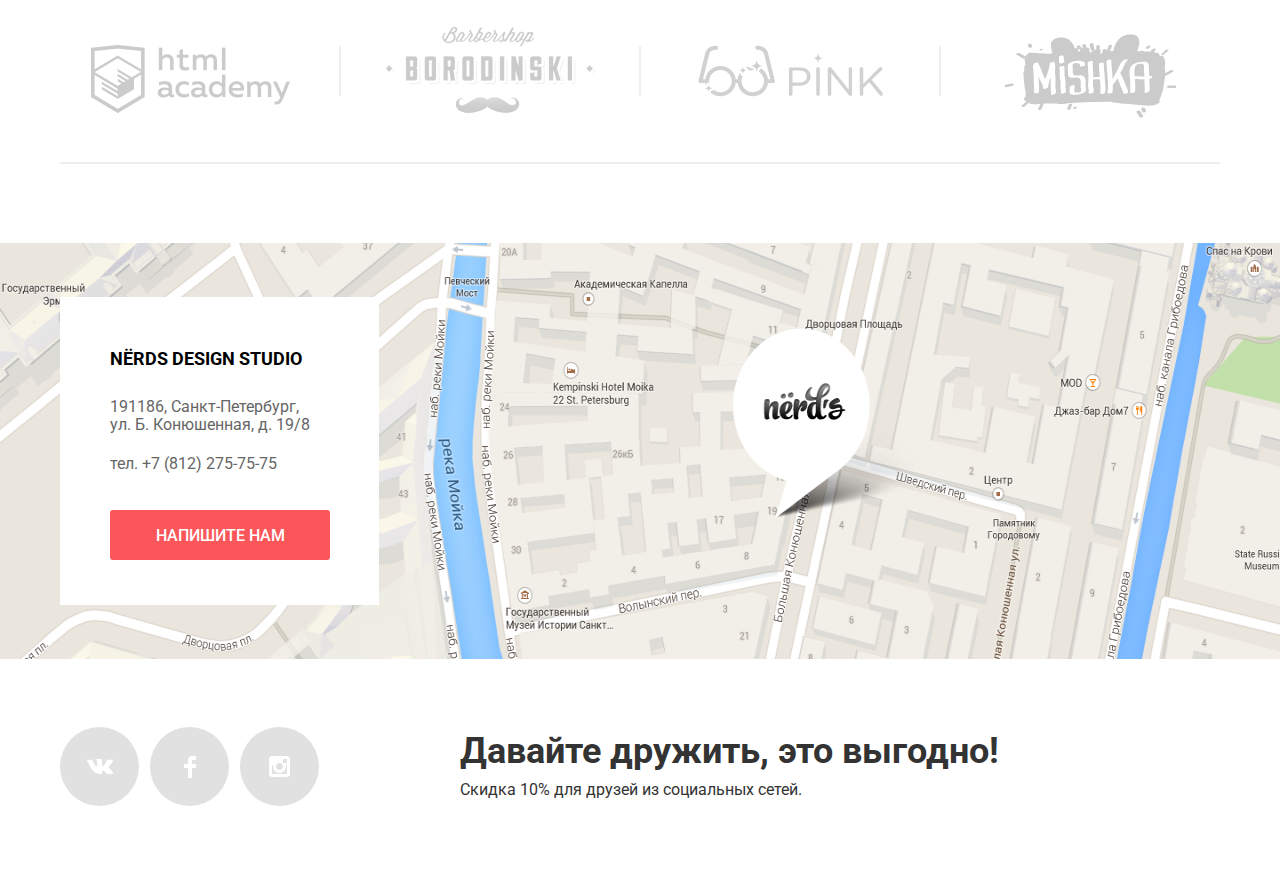
==== commit 06a8c2af: "1" ====
--- a/index.html
+++ b/index.html
@@ -145,9 +145,9 @@
       </div>
         </section>
       </main>
-        <div class="footer-wrapper">
+        <!-- <div class="footer-wrapper"> -->
           <footer class="page-footer">
-            <div class="footer-links">
+            <!-- <div class="footer-links">
             <ul class="footer-soc-link">
               <li class="footer-soc-link-vk">
                 <a class="social-button" href="#">
@@ -169,7 +169,21 @@
           <div class="footer-text">
             <div class="footer-text-header">Давайте дружить, это выгодно!</div>
             <div class="footer-text-desc">Скидка 10% для друзей из социальных сетей.</div>
-          </div>
+          </div> -->
+          <section class="social section-box">
+            <h2 class="visually-hidden">Наши аккаунты в социальных сетях</h2>
+            <ul class="social-list">
+              <li><a class="social-vk" href="#"><span class="visually-hidden">Вконтакте</span></a></li>
+              <li><a class="social-fb" href="#"><span class="visually-hidden">Фейсбук</span></a></li>
+              <li><a class="social-inst" href="#"><span class="visually-hidden">Инстаграм</span></a></li>
+            </ul>
+            <div class="slogan">
+              <p class="lead"><b>Давайте дружить, это выгодно!</b></p>
+              <p>Скидка 10% для друзей из социальных сетей.</p>
+            </div>
+          </section>
+        </footer>
+
           <div class="form-wrapper">
             <div class="popup-form">
                 <div class="form-header">
--- a/css/main.css
+++ b/css/main.css
@@ -46,6 +46,8 @@
   display: flex;
   background-color: #eeeeee;
   height: 117px;
+  width: 100%;
+  min-width: 1440px;
 }
 .link {
   text-decoration: none;
@@ -1069,7 +1071,7 @@
 
   margin: 0;
   margin-top: 35px;
-  margin-bottom: 86px;
+  margin-bottom: 79px;
   padding: 63px 0 37px;
   padding-bottom: 37px;
 
@@ -1495,7 +1497,94 @@
   background-color: #dfdfdf;
 }
 /* ///////////////////////////////FOOTER///////////////////////// */
-.page-footer {
+.social {
+  display: flex;
+
+  margin: 68px auto 71px;
+}
+
+.social-list {
+  display: flex;
+
+  width: 400px;
+  margin: 0;
+  padding: 0;
+
+  list-style: none;
+}
+
+.social a {
+  position: relative;
+
+  display: block;
+
+  width: 79px;
+  height: 79px;
+  margin-right: 11px;
+}
+
+.social a::before {
+  content: "";
+
+  position: absolute;
+  top: 0;
+  left: 0;
+
+  width: 79px;
+  height: 79px;
+
+  background: #e1e1e1 url("../img/vk-icon.svg") no-repeat center center;
+  border-radius: 50%;
+}
+
+.social .social-fb::before {
+  background-image: url("../img/fb-icon.svg");
+}
+
+.social .social-inst::before {
+  background-image: url("../img/insta-icon.svg");
+}
+
+.social a:hover::before,
+.social a:focus::before {
+  background-color: #e74246;
+}
+
+.social a:active::before {
+  background-color: #d7373b;
+  box-shadow: inset 0 3px rgba(193, 49, 53, .9);
+}
+
+.social .social-vk:active::before {
+  background-image: url("../img/vk-pink.svg");
+}
+
+.social .social-fb:active::before {
+  background-image: url("../img/fb-pink.svg");
+}
+
+.social .social-inst:active::before {
+  background-image: url("../img/insta-pink.svg");
+}
+
+.slogan {
+  width: 560px;
+  padding-right: 200px;
+  width: 760px;
+}
+
+.slogan p {
+  margin: 6px 0 8px;
+}
+
+.slogan b {
+  font-size: 36px;
+  line-height: 36px;
+}
+
+
+
+/* .page-footer {
   display: flex;
 }
 .footer-wrapper {
@@ -1580,4 +1669,4 @@
   font-weight: 400;
   line-height: 22px;
   margin-top: 15px;
-}
+} */
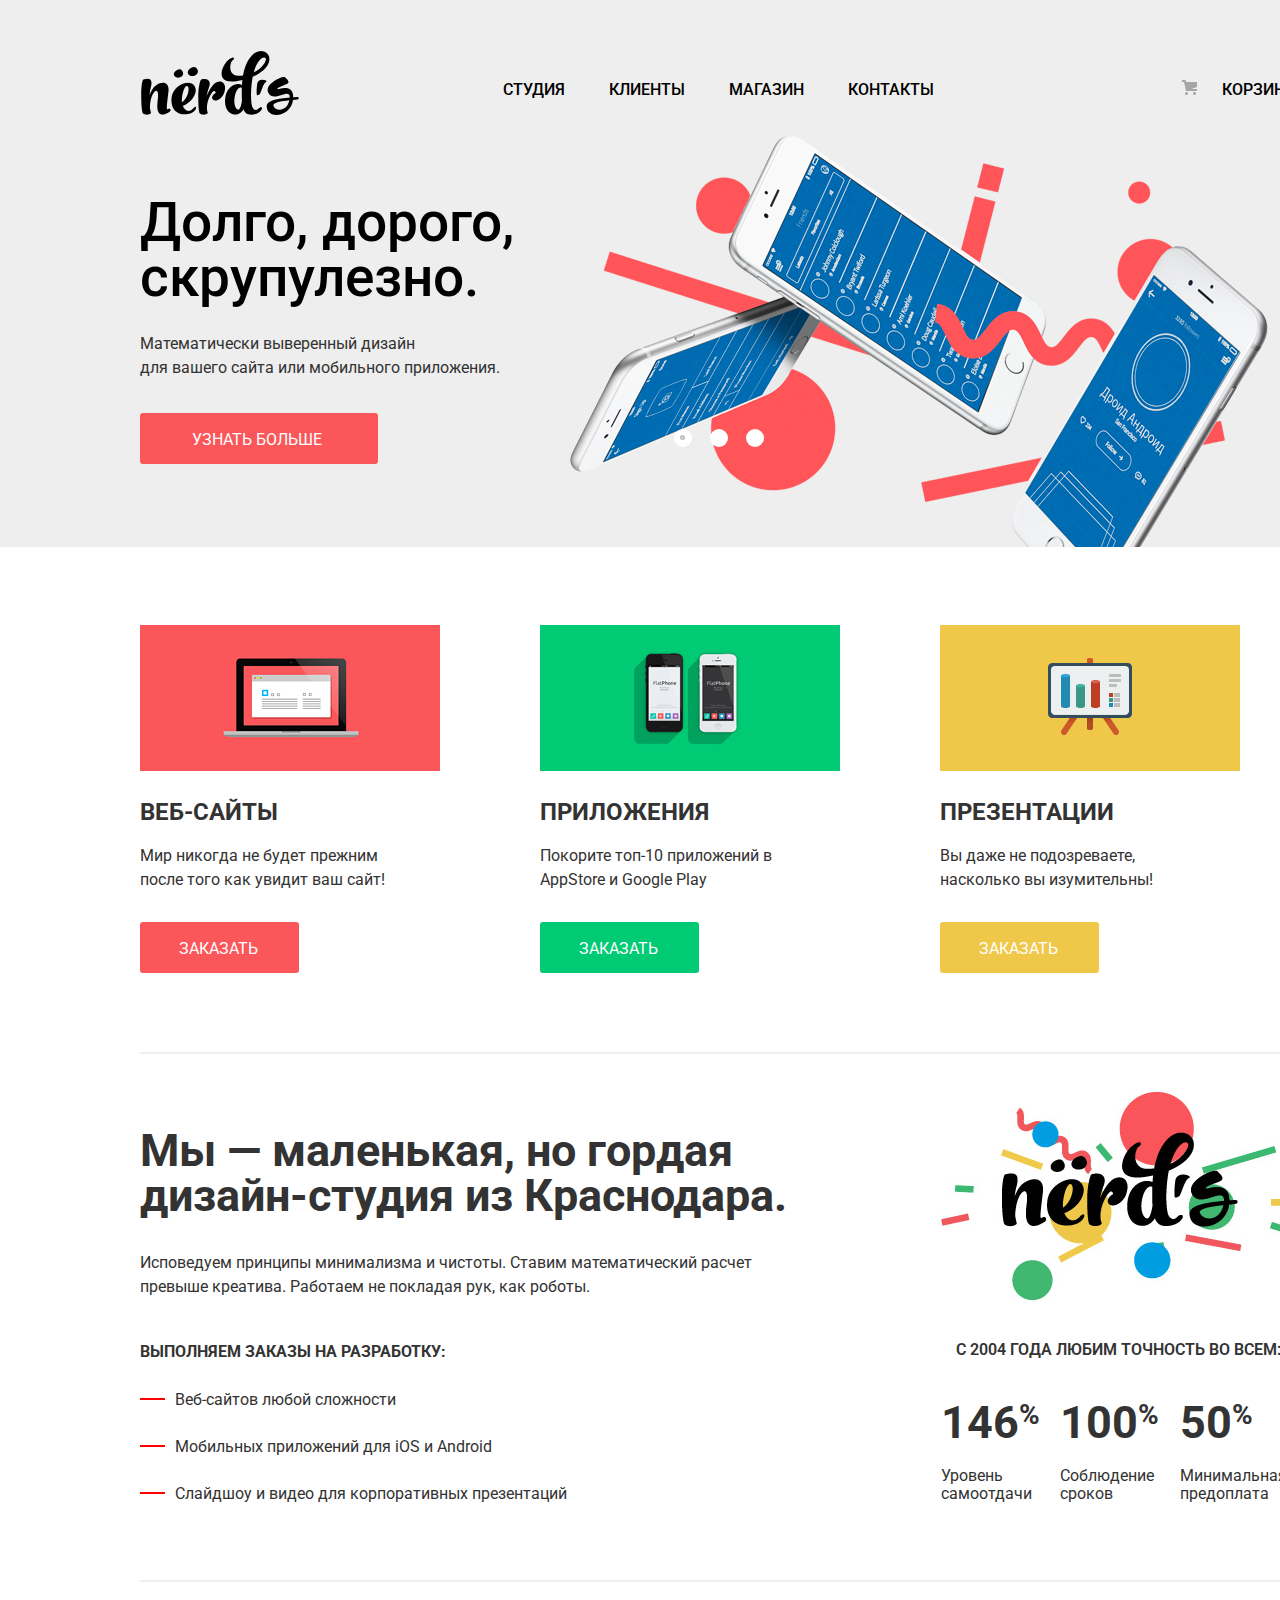
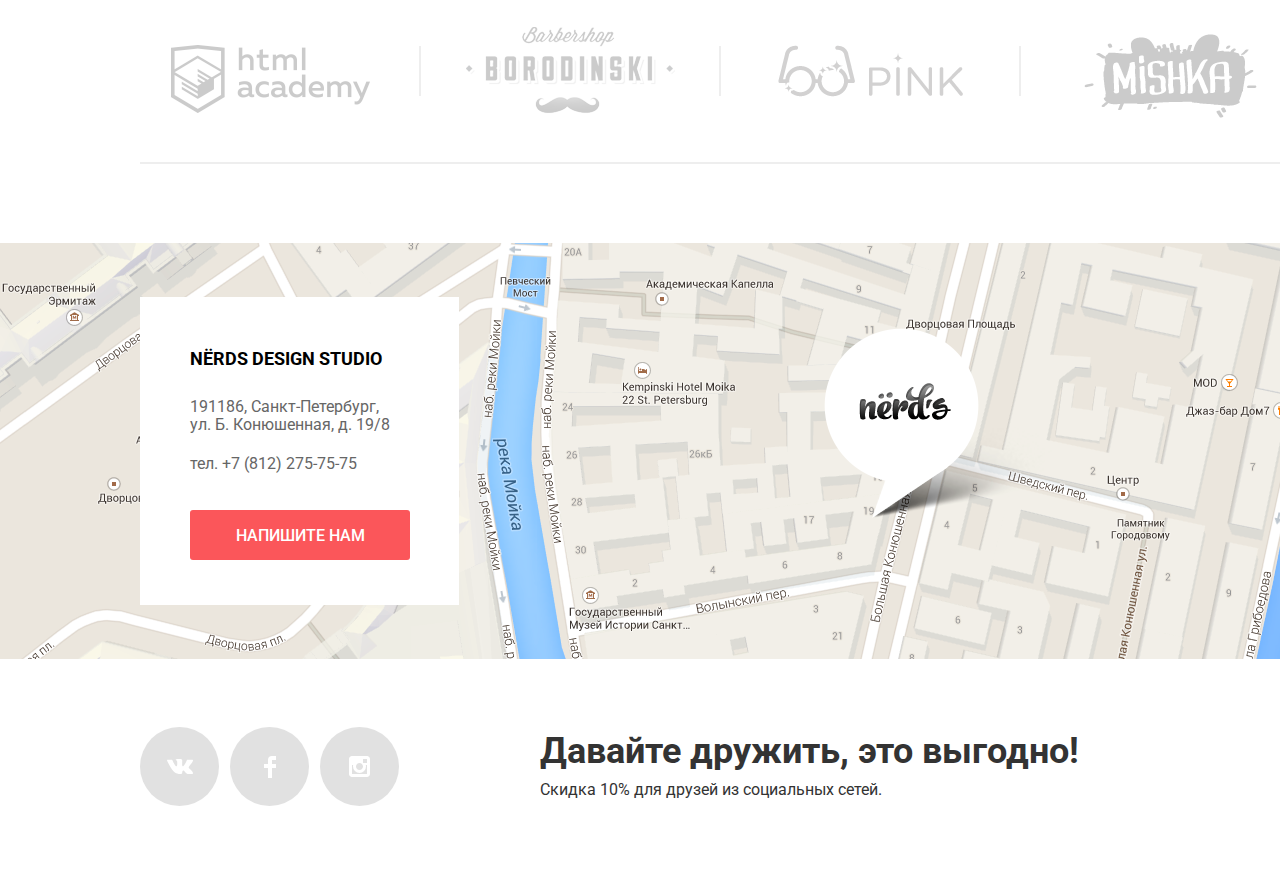
==== commit 99b13272: "правки" ====
--- a/index.html
+++ b/index.html
@@ -12,7 +12,7 @@
       <header class="header">
         <nav class="main-nav">
           <div class="header-wrapper">
-          <a class="logo" href="index.html"><img src="img/nerds-logo.png" alt="Логотип сайта Nerds" width="160" height="65"></a>
+          <a class="logo" href="index.html"><img src="img/nerds-logo.svg" alt="Логотип сайта Nerds" width="160" height="65"></a>
             <ul class="main-nav-menu">
               <li><a class="menu-nav-link link" href="#">Студия</a></li>
               <li><a class="menu-nav-link link" href="#">Клиенты</a></li>
@@ -136,40 +136,16 @@
            <div class="map-text-background">
            <div class="map-text">
           <p class="map-text-header">NЁRDS DESIGN STUDIO</p>
-          <p class="map-text-adress">191186, Санкт-Петербург,
+          <p class="map-text-address">191186, Санкт-Петербург,
             ул. Б. Конюшенная, д. 19/8
             <p class="map-phone"><a class="map-phone-link" href="tel:78122757575">тел. +7 (812) 275-75-75</a></p>
-            <button class="map-button">Напишите нам</button>
+            <a class="map-button">Напишите нам</a>
            </div>
       </div>
       </div>
         </section>
       </main>
-        <!-- <div class="footer-wrapper"> -->
           <footer class="page-footer">
-            <!-- <div class="footer-links">
-            <ul class="footer-soc-link">
-              <li class="footer-soc-link-vk">
-                <a class="social-button" href="#">
-                <img class="soc-vk" src="img/vk-icon.svg" width="26" height="15" alt="Ссылка на нашу страницу Вконтакте">
-              </a>
-              </li>
-              <li class="footer-soc-link-fb">
-                <a class="social-button" href="#">
-                <img class="soc-fb" src="img/fb-icon.svg" width="12" height="22" alt="Ссыдка на нашу страницу в Фейсбуке">
-              </a>
-              </li>
-              <li class="footer-soc-link-inst">
-                <a class="social-button" href="#">
-                <img class="soc-inst" src="img/insta-icon.svg" width="21" height="21" alt="Ссылка на нашу страницу в Инстаграмме"/>
-              </a>
-              </li>
-            </ul>
-          </div>
-          <div class="footer-text">
-            <div class="footer-text-header">Давайте дружить, это выгодно!</div>
-            <div class="footer-text-desc">Скидка 10% для друзей из социальных сетей.</div>
-          </div> -->
           <section class="social section-box">
             <h2 class="visually-hidden">Наши аккаунты в социальных сетях</h2>
             <ul class="social-list">
--- a/css/main.css
+++ b/css/main.css
@@ -88,6 +88,7 @@
   font-size: 16px;
   line-height: 30px;
 }
+
 .menu-nav-link:hover,
 .menu-nav-link:focus {
   color: #fb565a;
@@ -142,7 +143,7 @@
   width: 15px;
   height: 15px;
   content: "";
-  background-image: url("../img/cart-icon.png");
+  background-image: url("../img/cart-icon.svg");
   background-repeat: no-repeat;
 }
 .title-wrapper {
@@ -168,6 +169,8 @@
   -webkit-box-sizing: border-box;
   box-sizing: border-box;
   height: 431px;
+  width: 100%;
+  min-width: 1440px;
 }
 .slider-section {
   display: flex;
@@ -427,25 +430,53 @@
   color: #000000;
 }
 .main-arrow-ul {
+  justify-content: flex-end;
+
+  width: 60px;
+}
+
+.main-arrow-ul a {
+  position: relative;
+
+  padding-left: 30px;
+}
+
+.main-arrow-ul a::before {
+  content: "";
+
+  position: absolute;
+  top: 3px;
+  left: 19px;
+
+  width: 11px;
+  height: 10px;
+}
+
+.main-arrow-ul .main-arrow-down::before {
+  background: url(../img/down.svg) no-repeat 0 0;
+}
+
+.main-arrow-ul .main-arrow-up::before {
+  background: url(../img/up.svg) no-repeat 0 0;
+}
+.main-arrow-ul {
   display: flex;
   list-style: none;
-  margin-left: 1px;
-  margin-top: 15px;
-}
-.main-link-arrows {
-  border: none;
-  background-color: white;
-}
-.main-arrow-item {
-  opacity: 0.4;
-  list-style: none;
-  padding-right: 5px;
-}
-.main-arrow-item:hover {
+  margin-left: 28px;
+  margin-top: 17px;
+  justify-content: flex-end;
+
+  width: 60px;
+}
+.main-arrow {
+  opacity: 0.2;
+}
+.main-arrow:hover,
+.main-arrow:focus {
   opacity: 0.6;
 }
-.main-arrow-item + .active {
-  opacity: 1;
+.main-arrow:active {
+  opacity: 1.0;
 }
 .min-price {
   width: 70px;
@@ -769,8 +800,9 @@
 .template-button:focus {
   background-color: #d7373b;
 }
-.image-cap:first-child {
-  padding-top: -40px;
+.image-cap {
+  margin-bottom: -5px;
+  /* padding-top: -140px; */
   opacity: 12%;
 }
 .products {
@@ -1214,7 +1246,7 @@
   padding-top: 29px;
   padding-bottom: 6px;
 }
-.map-text-adress {
+.map-text-address {
   font-family: inherit;
   font-weight: normal;
   width: 290px;
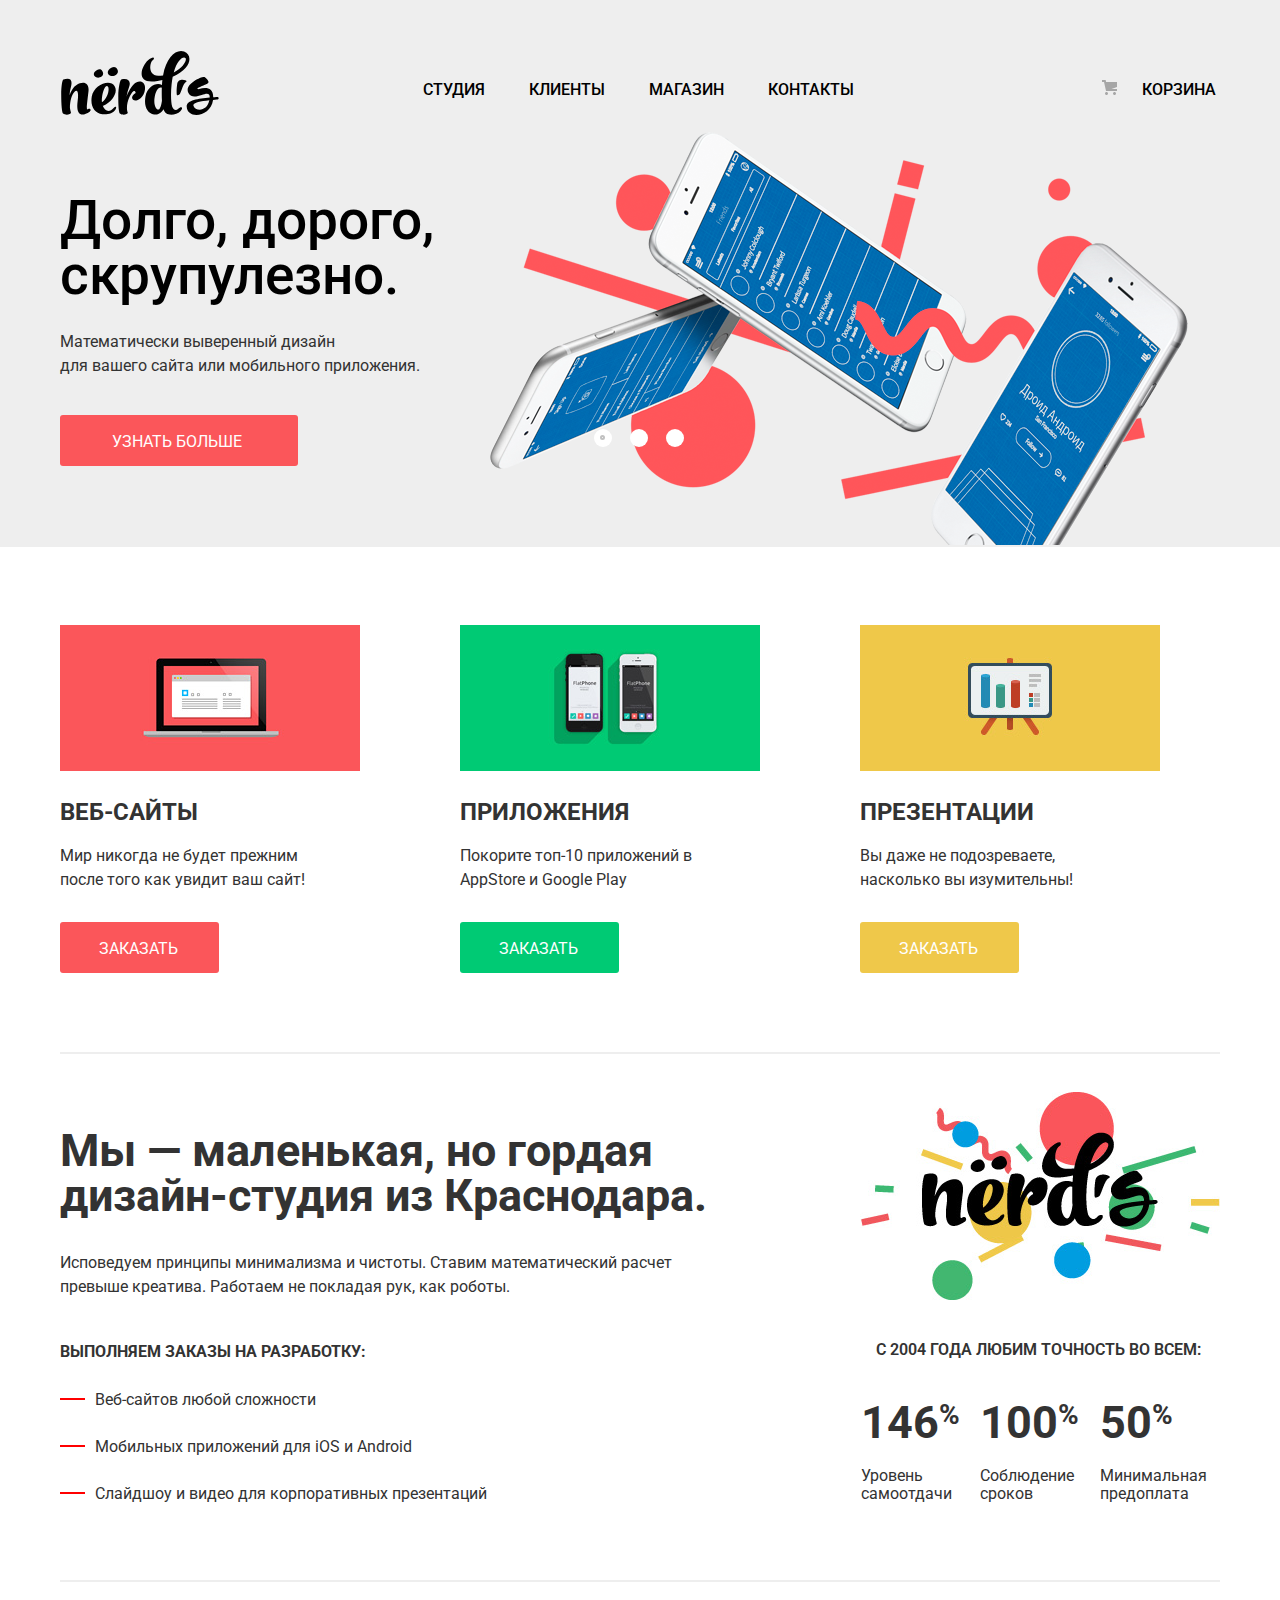
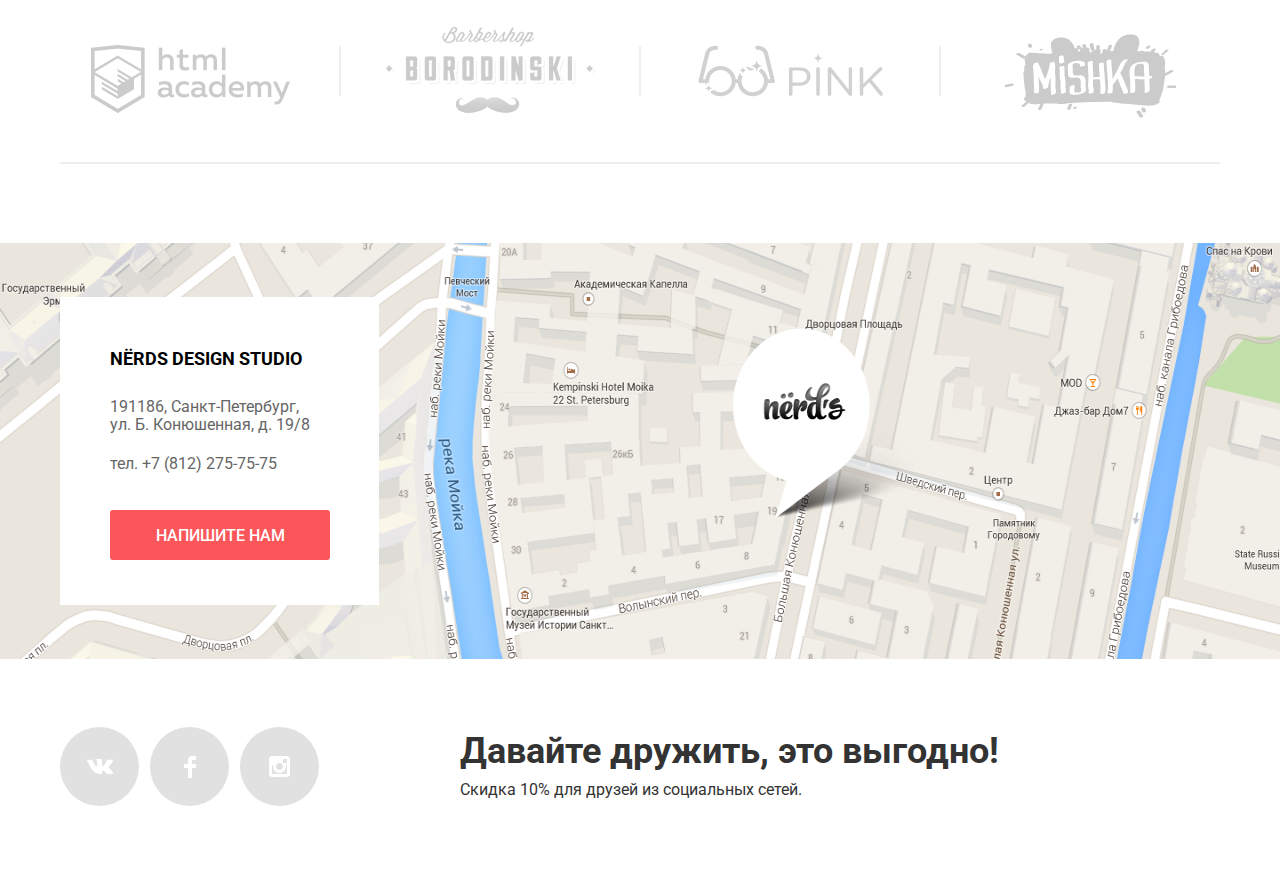
==== commit 1df43fc4: "правки" ====
--- a/index.html
+++ b/index.html
@@ -57,7 +57,7 @@
           </ul>
     </div>
   </div>
-      <main>
+      <main class="page-main">
         <div class="content-wrapper">
         <section class="products">
           <h2 class="visually-hidden">Наши услуги</h2>
--- a/css/main.css
+++ b/css/main.css
@@ -47,7 +47,7 @@
   background-color: #eeeeee;
   height: 117px;
   width: 100%;
-  min-width: 1440px;
+  min-width: 1200px;
 }
 .link {
   text-decoration: none;
@@ -150,6 +150,11 @@
   width: 100%;
   margin: 0 auto;
   padding: 0;
+}
+.title {
+  width: 100%;
+  min-width: 1200px;
+  margin: 0 auto;
 }
 .page-title {
   margin: 0 auto;
@@ -170,7 +175,7 @@
   box-sizing: border-box;
   height: 431px;
   width: 100%;
-  min-width: 1440px;
+  min-width: 1200px;
 }
 .slider-section {
   display: flex;
@@ -252,23 +257,23 @@
 }
 .slider-item {
   display: none;
-  padding: 78px 0 80px 0;
+  padding: 76px 0 80px 0;
   min-height: 430px;
 }
 .slider-item:nth-child(1) {
   background-image: url("../img/slide1.png");
   background-repeat: no-repeat;
-  background-position: 93% 18px;
+  background-position: 430px 15px;
 }
 .slider-item:nth-child(2) {
   background-image: url("../img/slide2.png");
   background-repeat: no-repeat;
-  background-position: 93% 0;
+  background-position: 496px 0px;
 }
 .slider-item:nth-child(3) {
   background-image: url("../img/slide3.png");
   background-repeat: no-repeat;
-  background-position: 93% 20px;
+  background-position: 395px 18px;
 }
 #product-1:checked ~ .slider-list .slider-item:nth-child(1) {
   display: block;
@@ -305,7 +310,7 @@
 .slider-item p {
   font-family: "Roboto", Arial, sans-serif;
   max-width: 430px;
-  margin-bottom: 48px;
+  margin-bottom: 52px;
   margin-left: 0px;
   font-style: normal;
   font-weight: normal;
@@ -340,6 +345,11 @@
   box-shadow: inset 0px 3px 0px rgba(0, 1, 1, 0.1);
 }
 /* /////////////////////MAIN////////////// */
+.page-main {
+  width: 100%;
+  min-width: 1200px;
+  margin: 0 auto;
+}
 .filters-fieldset0 {
   border: none;
 }
@@ -359,7 +369,8 @@
   border: none;
 }
 .third-filter-button {
-  padding-top: 40px;
+  padding-top: 35px;
+  padding-left: 5px;
 }
 .filter-button {
   max-width: 260px;
@@ -401,7 +412,7 @@
   display: flex;
   list-style: none;
   margin-top: 20px;
-  margin-left: 55px;
+  margin-left: 58px;
 }
 .main-filter-item {
   font-family: "Roboto", Arial, sans-serif;
@@ -412,7 +423,7 @@
   color: #000000;
   opacity: 0.3;
   text-transform: uppercase;
-  margin-left: 29px;
+  margin-left: 28px;
 }
 .main-filter-item:last-child {
   margin-left: 25px;
@@ -479,21 +490,21 @@
   opacity: 1.0;
 }
 .min-price {
-  width: 70px;
+  width: 80px;
   height: 38px;
   text-align: center;
   background-color: #eeeeee;
   border: none;
-  margin-right: 33px;
-  margin-left: 11px;
+  margin-right: 29px;
+  margin-left: 9px;
 }
 .max-price {
-  width: 70px;
+  width: 80px;
   height: 38px;
   text-align: center;
   background-color: #eeeeee;
   border: none;
-  margin-left: 11px;
+  margin-left: 5px;
 }
 .price-slider {
   position: relative;
@@ -502,6 +513,7 @@
   height: 80px;
   margin-bottom: 14px;
   margin-top: 30px;
+  margin-left: 5px;
 }
 .price-range {
   margin: 0 auto 30px;
@@ -540,7 +552,7 @@
   box-sizing: content-box;
   cursor: pointer;
   height: 4px;
-  left: 25px;
+  left: 20px;
   position: absolute;
   top: 30px;
   width: 4px;
@@ -549,7 +561,7 @@
   background: #d7dcde;
 }
 .price-range-controls .max-toggle {
-  left: 165px;
+  left: 160px;
 }
 .main-wrapper {
   max-width: 1200px;
@@ -573,10 +585,12 @@
   margin-top: 40px;
   margin-bottom: 15px;
 }
+
 .first-filter-label {
   text-transform: uppercase;
   padding-top: 5px;
-  padding-left: 5px;
+  padding-left: 1px;
+  width: 270px;
 }
 .filters-header {
   margin-top: 10px;
@@ -589,6 +603,9 @@
   line-height: 30px;
   font-weight: bold;
 }
+.first-filter .filters-header {
+ margin-left: 8px;
+  }
 .filters-header:nth-child(2) {
   margin-bottom: 17px;
 }
@@ -605,8 +622,16 @@
   margin-bottom: 5px;
   line-height: 33px;
 }
+.second-filter .filters-header {
+  margin-bottom: 8px;
+  margin-right: 0;
+  margin-top: 10px;
+  margin-left: 5px;
+  padding: 0;
+}
 .second-filter label {
   margin-top: 0px;
+  margin-left: 5px;
   display: block;
 }
 .radio {
@@ -649,9 +674,16 @@
 .third-filter {
   margin-left: 15px;
 }
+.third-filter .filters-header {
+  margin-top: 19px;
+  margin-bottom: 0;
+  margin-left: 5px;
+  margin-right: 0;
+}
 .third-filter label {
   display: block;
-  line-height: 19px;
+  margin-top: 10px;
+  margin-left: 8px;
 }
 .third-filter-item {
   margin-bottom: 10px;
@@ -662,7 +694,7 @@
 .checkbox-custom {
   position: relative;
   height: 23px;
-  width: 23px;
+  width: 27px;
   border: 3px solid #b8b8b8;
   border-radius: 3px;
   box-sizing: border-box;
@@ -680,7 +712,7 @@
   position: absolute;
   top: -2px;
   left: -3px;
-  width: 25px;
+  width: 27px;
   height: 25px;
   background: #ffffff url("../img/checkbox-on.svg") no-repeat;
   z-index: 10;
@@ -1175,11 +1207,14 @@
   position: relative;
   display: flex;
   height: 416px;
+  width: 100%;
   width: 1200px;
   flex-grow: 1;
   background-color: #b5b5b5;
 }
 .section-map {
+  width: 100%;
+  min-width: 1200px;
   display: flex;
   margin: 0 auto;
 }
@@ -1454,8 +1489,8 @@
 .pagination {
   width: 473px;
   height: 50px;
-  margin-left: 15px;
-  margin-top: 30px;
+  margin-left: 16px;
+  margin-top: 33px;
   margin-bottom: 60px;
   font-family: "Roboto", Arial, sans-serif;
   font-style: normal;
@@ -1466,11 +1501,11 @@
 .pagination a {
   display: inline-block;
   margin: 0;
-  margin-right: 10px;
+  margin-right: 8px;
   margin-bottom: 10px;
   padding-top: 17px;
   padding-bottom: 15px;
-  padding-left: 20px;
+  padding-left: 19px;
   padding-right: 20px;
   font-size: 12px;
   line-height: 18px;
@@ -1492,14 +1527,14 @@
 }
 .pagination .current {
   padding-top: 16px;
-  padding-bottom: 14px;
-  padding-left: 20px;
+  padding-bottom: 12px;
+  padding-left: 16px;
   padding-right: 20px;
-  margin-left: 4px;
+  margin-left: 3px;
   line-height: 18px;
   font-weight: 500;
   background-color: #ffffff;
-  border: 2px solid #f1f1f1;
+  border: 3px solid #f1f1f1;
   font-family: "Roboto", Arial, sans-serif;
   font-style: normal;
   font-weight: 500;
@@ -1529,6 +1564,11 @@
   background-color: #dfdfdf;
 }
 /* ///////////////////////////////FOOTER///////////////////////// */
+.page-footer {
+  width: 100%;
+  min-width: 1200px;
+  margin: 0 auto;
+}
 .social {
   display: flex;
 
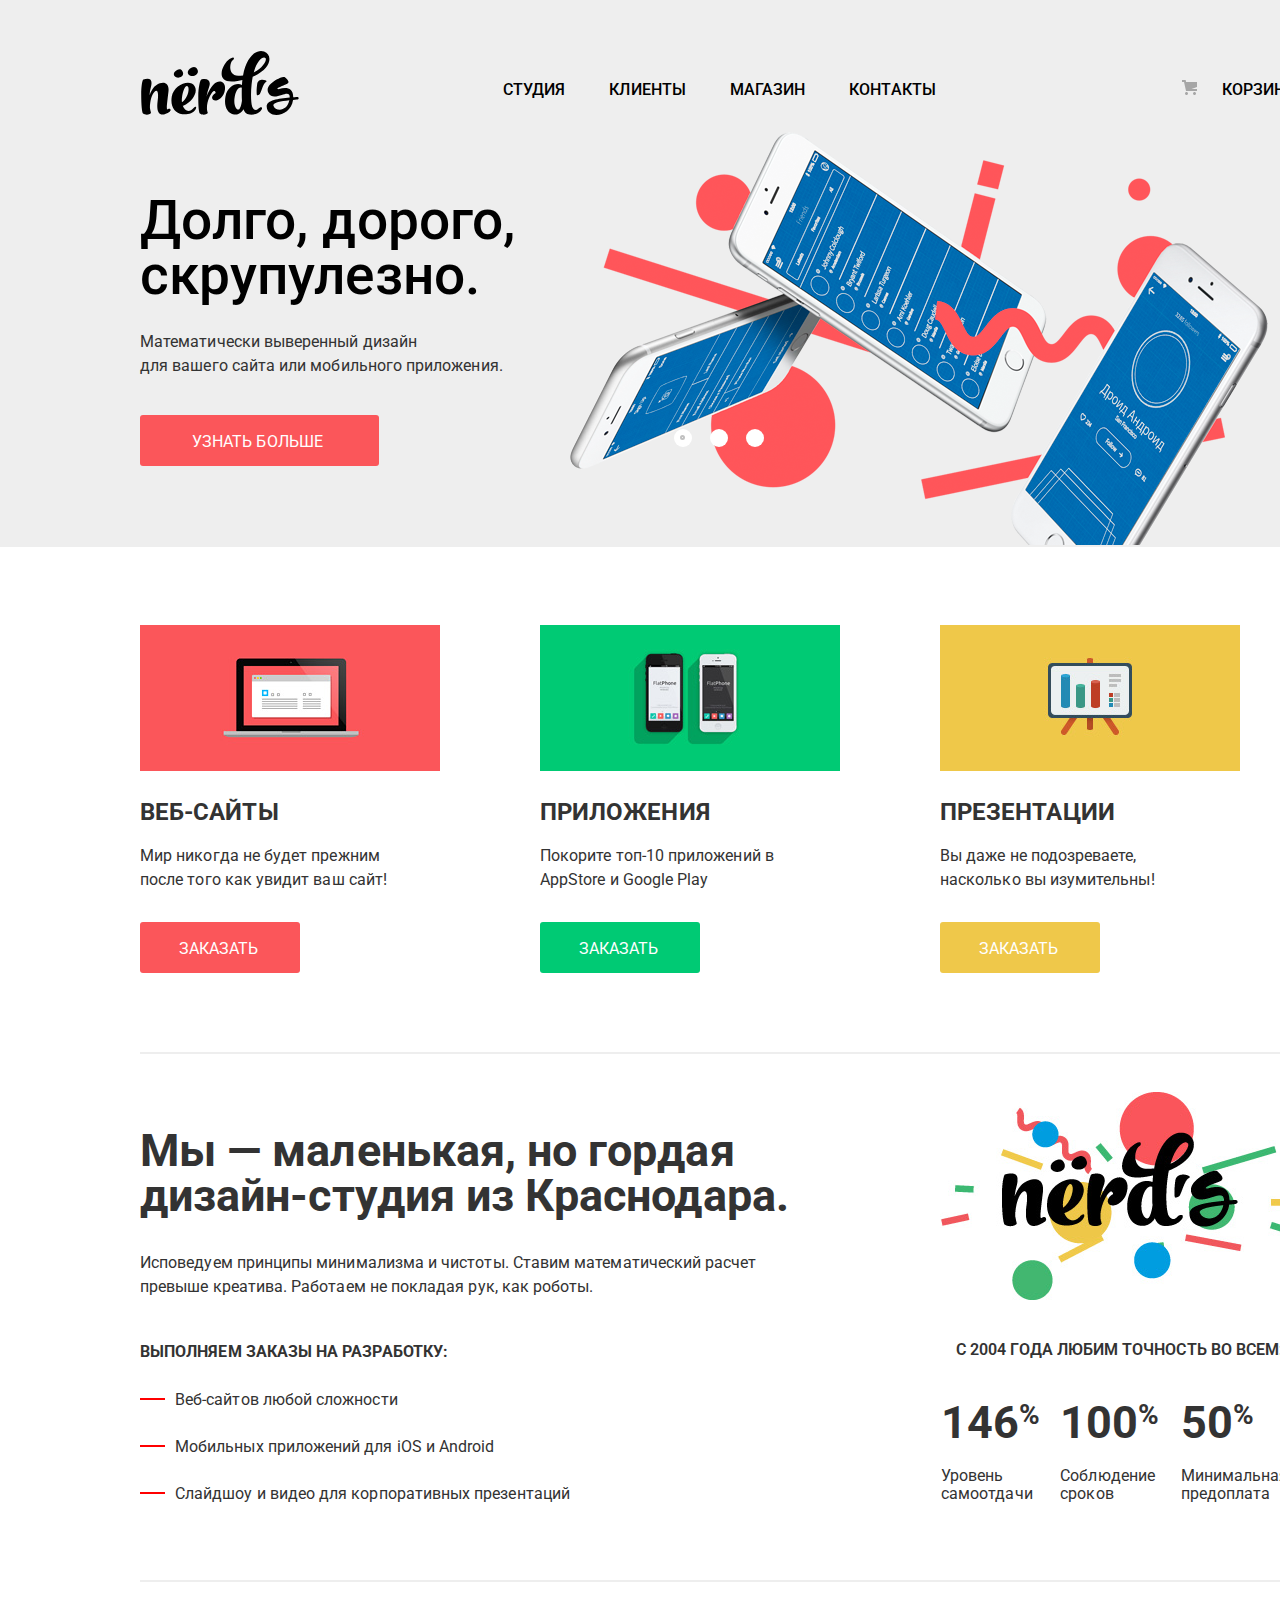
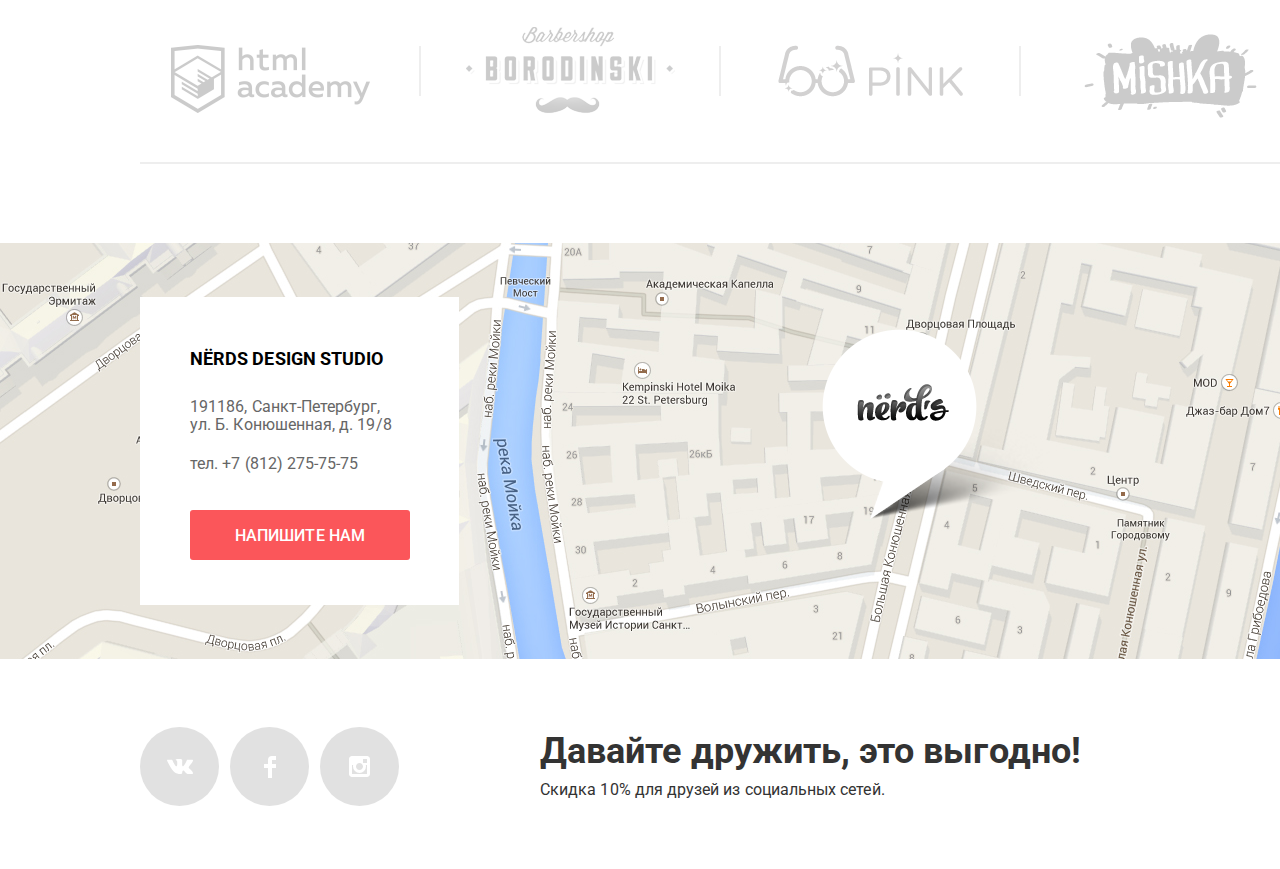
==== commit 7fba237c: "на проверку" ====
--- a/index.html
+++ b/index.html
@@ -8,7 +8,6 @@
     <link rel="stylesheet" href="css/main.css">
   </head>
   <body>
-    <!-- <div class="content-wrapper"> -->
       <header class="header">
         <nav class="main-nav">
           <div class="header-wrapper">
@@ -118,7 +117,6 @@
         </div>
         </section>
       </div>
-        <!-- Логотипы разных компаний -->
         <section class="firm section-box">
           <h2 class="visually-hidden">Наши партнеры</h2>
           <ul class="firm-list">
@@ -159,7 +157,6 @@
             </div>
           </section>
         </footer>
-
           <div class="form-wrapper">
             <div class="popup-form">
                 <div class="form-header">
@@ -186,20 +183,7 @@
            </div>
           </div>
           </footer>
-          </div>
-          <script>
-            let popup = document.querySelector('.popup-form');
-            let popupToggle = document.querySelector('.map-button');
-            let popupClose = document.querySelector('.popup-close');
-
-            popupToggle.onclick = function() {
-                popup.style.display="flex";
-            };
-            popupClose.onclick = function() {
-              popup.style.display="none";
-              };
-            </script>
-  </div>
-<!-- </div> -->
+        </div>
+        <script src="js/script.js"></script>
   </body>
 </html>
--- a/css/main.css
+++ b/css/main.css
@@ -1,1744 +1,1742 @@
 *,
 *:before,
 *:after {
-  box-sizing: border-box;
-}
+    box-sizing: border-box;
+}
+
 a {
-  text-decoration: none;
-}
+    text-decoration: none;
+}
+
 body {
-  font-family: "Roboto", Arial, sans-serif;
-  font-size: 16px;
-  font-weight: 400;
-  line-height: 24px;
-  color: #333;
-  background: white;
-}
+    font-family: "Roboto", Arial, sans-serif;
+    font-size: 16px;
+    font-weight: 400;
+    line-height: 24px;
+    color: #333;
+    background: white;
+    letter-spacing: 0.004em;
+}
+
 .visually-hidden {
-  position: absolute;
-  clip: rect(0, 0, 0, 0);
-  width: 1px;
-  height: 1px;
-}
+    position: absolute;
+    clip: rect(0, 0, 0, 0);
+    width: 1px;
+    height: 1px;
+}
+
 .content-wrapper {
-  -webkit-box-sizing: border-box;
-  box-sizing: border-box;
-  max-width: 1200px;
-  margin: 0 auto;
-  padding: 0 20px;
-}
+    -webkit-box-sizing: border-box;
+    box-sizing: border-box;
+    max-width: 1200px;
+    margin: 0 auto;
+    padding: 0 20px;
+}
+
 /* /////////////////////////HEADER//////////////////// */
 .main-nav {
-  display: flex;
-  flex-grow: 1;
-  width: 100%;
-}
+    display: flex;
+    flex-grow: 1;
+    width: 100%;
+}
+
 .header-wrapper {
-  display: flex;
-  flex-grow: 1;
-  justify-content: stretch;
-  min-height: 114px;
-  max-width: 1200px;
-  background-color: #eeeeee;
-  margin: 0 auto;
-}
+    display: flex;
+    flex-grow: 1;
+    justify-content: stretch;
+    min-height: 114px;
+    width: 100%;
+    max-width: 1200px;
+    background-color: #eeeeee;
+    margin: 0 auto;
+}
+
 .header {
-  display: flex;
-  background-color: #eeeeee;
-  height: 117px;
-  width: 100%;
-  min-width: 1200px;
-}
+    display: flex;
+    background-color: #eeeeee;
+    height: 117px;
+    width: 100%;
+    min-width: 1440px;
+}
+
 .link {
-  text-decoration: none;
-  outline: none;
-}
+    text-decoration: none;
+    outline: none;
+}
+
 .logo {
-  display: flex;
-  padding: 0px;
-  margin-left: 20px;
-  margin-top: 50px;
-  margin-bottom: 20px;
-  width: 160px;
-  height: 65px;
-}
+    display: flex;
+    padding: 0;
+    margin-left: 20px;
+    margin-top: 50px;
+    margin-bottom: 20px;
+    width: 160px;
+    height: 65px;
+}
+
 .logo:hover,
 .logo:focus {
-  opacity: 0.8;
-}
+    opacity: 0.8;
+}
+
 .logo:active {
-  opacity: 0.3;
-}
+    opacity: 0.3;
+}
+
 .main-nav-menu {
-  display: flex;
-  list-style: none;
-  margin-top: 75px;
-  margin-left: 119px;
-  background-color: #eeeeee;
-  width: 438px;
-}
+    display: flex;
+    list-style: none;
+    margin-top: 75px;
+    margin-left: 119px;
+    background-color: #eeeeee;
+    width: 438px;
+}
+
 .menu-nav-link {
-  margin-left: 44px;
-  padding: 0;
-  text-transform: uppercase;
-  text-decoration: none;
-  list-style: none;
-  color: #000000;
-  font-weight: 500;
-  font-size: 16px;
-  line-height: 30px;
+    margin-left: 44px;
+    padding: 0;
+    text-transform: uppercase;
+    text-decoration: none;
+    list-style: none;
+    color: #000000;
+    font-weight: 500;
+    font-size: 16px;
+    line-height: 30px;
 }
 
 .menu-nav-link:hover,
 .menu-nav-link:focus {
-  color: #fb565a;
-  display: block;
-  content: "";
-  border-bottom: 2px solid #fb565a;
-}
+    color: #fb565a;
+    display: block;
+    content: "";
+    border-bottom: 2px solid #fb565a;
+}
+
 .menu-nav-link:active {
-  color: #000000;
-  display: block;
-  content: "";
-  border-bottom: 2px solid #fb565a;
-}
+    color: #000000;
+    display: block;
+    content: "";
+    border-bottom: 2px solid #fb565a;
+}
+
 .main-nav-cart {
-  display: flex;
-  flex-direction: row;
-  margin-top: 75px;
-  margin-left: 285px;
-  outline: none;
-  list-style: none;
-  width: 115px;
-}
-.cart {
-  padding-right: 55px;
-  margin-right: 55px;
-}
+    display: flex;
+    flex-direction: row;
+    margin-top: 75px;
+    margin-left: 285px;
+    outline: none;
+    list-style: none;
+}
+
 .menu-cart-link {
-  text-decoration: none;
-  text-transform: uppercase;
-  list-style: none;
-  color: #000000;
-  font-weight: 500;
-  font-size: 16px;
-  line-height: 30px;
-  padding-left: 40px;
-}
+    text-decoration: none;
+    text-transform: uppercase;
+    list-style: none;
+    color: #000000;
+    font-weight: 500;
+    font-size: 16px;
+    line-height: 30px;
+    padding-left: 40px;
+}
+
 .menu-cart-link:hover,
 .menu-cart-link:focus {
-  color: #fb565a;
-  display: block;
-  content: "";
-  border-bottom: 2px solid #fb565a;
-}
+    color: #fb565a;
+    display: block;
+    content: "";
+    border-bottom: 2px solid #fb565a;
+}
+
 .menu-cart-link:active {
-  color: #000000;
-  border-bottom: 2px solid #fb565a;
-}
+    color: #000000;
+    border-bottom: 2px solid #fb565a;
+}
+
 .main-nav-cart li:before {
-  position: absolute;
-  margin-top: 5px;
-  margin-right: 30px;
-  width: 15px;
-  height: 15px;
-  content: "";
-  background-image: url("../img/cart-icon.svg");
-  background-repeat: no-repeat;
-}
+    position: absolute;
+    margin-top: 5px;
+    margin-right: 30px;
+    width: 15px;
+    height: 15px;
+    content: "";
+    background-image: url("../img/cart-icon.svg");
+    background-repeat: no-repeat;
+}
+
 .title-wrapper {
-  width: 100%;
-  margin: 0 auto;
-  padding: 0;
-}
+    width: 100%;
+    margin: 0 auto;
+    padding: 0;
+}
+
 .title {
-  width: 100%;
-  min-width: 1200px;
-  margin: 0 auto;
-}
+    width: 100%;
+    min-width: 1440px;
+    margin: 0 auto;
+}
+
 .page-title {
-  margin: 0 auto;
-  margin-top: 0px;
+    margin: 0 auto;
+    width: 100%;
+    min-width: 1440px;
   padding-top: 75px;
-  text-align: center;
-  font-family: "Roboto", Arial, sans-serif;
-  font-style: normal;
-  font-weight: 500;
-  font-size: 55px;
-  line-height: 55px;
-  background-color: #eeeeee;
-  padding-bottom: 107px;
-}
+    text-align: center;
+    font-family: "Roboto", Arial, sans-serif;
+    font-style: normal;
+    font-weight: 500;
+    font-size: 55px;
+    line-height: 55px;
+    background-color: #eeeeee;
+    padding-bottom: 107px;
+}
+
 /* ///SLIDER/// */
 .slider-wrapper {
-  -webkit-box-sizing: border-box;
-  box-sizing: border-box;
-  height: 431px;
-  width: 100%;
-  min-width: 1200px;
-}
+    -webkit-box-sizing: border-box;
+    box-sizing: border-box;
+    height: 431px;
+    width: 100%;
+    min-width: 1440px;
+}
+
 .slider-section {
-  display: flex;
-  flex-grow: 1;
-  margin: 0 auto;
-  background-color: #eeeeee;
-  min-height: 430px;
-}
+    display: flex;
+    flex-grow: 1;
+    margin: 0 auto;
+    background-color: #eeeeee;
+    min-height: 430px;
+}
+
 .slider {
-  position: relative;
-  background-color: #eee;
-  margin: 0 auto;
-  padding: 0 20px;
-  max-width: 1200px;
-  flex-grow: 1;
-}
+    position: relative;
+    background-color: #eee;
+    margin: 0 auto;
+    padding: 0 20px;
+    max-width: 1200px;
+    flex-grow: 1;
+}
+
 .slider-controls {
-  font-size: 0;
-  position: absolute;
-  z-index: 100;
-  bottom: 110px;
-  left: 580px;
-  width: 160px;
-  height: 18px;
-  -webkit-transform: translateX(-50%);
-  -ms-transform: translateX(-50%);
-  transform: translateX(-50%);
-  text-align: center;
-}
+    font-size: 0;
+    position: absolute;
+    z-index: 100;
+    bottom: 110px;
+    left: 580px;
+    width: 160px;
+    height: 18px;
+    -webkit-transform: translateX(-50%);
+    -ms-transform: translateX(-50%);
+    transform: translateX(-50%);
+    text-align: center;
+}
+
 .slider-controls label {
-  position: relative;
-  display: inline-block;
-  width: 18px;
-  height: 18px;
-  padding: 8px;
-  cursor: pointer;
-  vertical-align: top;
-  border-radius: 50%;
-  margin-left: 18px;
-}
+    position: relative;
+    display: inline-block;
+    width: 18px;
+    height: 18px;
+    padding: 8px;
+    cursor: pointer;
+    vertical-align: top;
+    border-radius: 50%;
+    margin-left: 18px;
+}
+
 .slider-controls label::after {
-  position: absolute;
-  z-index: 1;
-  top: 10px;
-  left: 10px;
-  width: 18px;
-  height: 18px;
-  content: "";
-  border-radius: 50%;
-  background: #fff;
-}
+    position: absolute;
+    z-index: 1;
+    top: 10px;
+    left: 10px;
+    width: 18px;
+    height: 18px;
+    content: "";
+    border-radius: 50%;
+    background: #fff;
+}
+
 .slider-list {
-  margin: 0;
-  padding: 0;
-  list-style: none;
-}
+    margin: 0;
+    padding: 0;
+    list-style: none;
+}
+
 .slider-item-link {
-  text-transform: uppercase;
-  height: 50px;
-  width: 240px;
-  text-decoration: none;
-  color: #ffffff;
-  padding-top: 17px;
-  padding-bottom: 15px;
-  padding-left: 52px;
-  padding-right: 56px;
+    text-transform: uppercase;
+    height: 50px;
+    width: 240px;
+    text-decoration: none;
+    color: #ffffff;
+  padding: 17px 56px 15px 52px;
   background-color: #fb565a;
-  border: 0;
-  border-radius: 3px;
-}
+    border: 0;
+    border-radius: 3px;
+}
+
 .slider-item-link:hover,
 .slider-item-link:focus {
-  background-color: #e74246;
-}
+    background-color: #e74246;
+}
+
 .slider-item-link:active {
-  color: rgba(255, 255, 255, 0.3);
-  background-color: #d7373b;
-  box-shadow: inset 0px 3px 0px rgba(0, 1, 1, 0.1);
-}
+    color: rgba(255, 255, 255, 0.3);
+    background-color: #d7373b;
+    box-shadow: inset 0 3px 0 rgba(0, 1, 1, 0.1);
+}
+
 .slider-item {
-  display: none;
-  padding: 76px 0 80px 0;
-  min-height: 430px;
-}
+    display: none;
+    padding: 76px 0 80px 0;
+    min-height: 430px;
+}
+
 .slider-item:nth-child(1) {
-  background-image: url("../img/slide1.png");
-  background-repeat: no-repeat;
-  background-position: 430px 15px;
-}
+    background-image: url("../img/slide1.png");
+    background-repeat: no-repeat;
+    background-position: 430px 15px;
+}
+
 .slider-item:nth-child(2) {
-  background-image: url("../img/slide2.png");
-  background-repeat: no-repeat;
-  background-position: 496px 0px;
-}
+    background-image: url("../img/slide2.png");
+    background-repeat: no-repeat;
+    background-position: 496px 0;
+}
+
 .slider-item:nth-child(3) {
-  background-image: url("../img/slide3.png");
-  background-repeat: no-repeat;
-  background-position: 395px 18px;
-}
+    background-image: url("../img/slide3.png");
+    background-repeat: no-repeat;
+    background-position: 395px 18px;
+}
+
 #product-1:checked ~ .slider-list .slider-item:nth-child(1) {
-  display: block;
-}
+    display: block;
+}
+
 #product-2:checked ~ .slider-list .slider-item:nth-child(2) {
-  display: block;
-}
+    display: block;
+}
+
 #product-3:checked ~ .slider-list .slider-item:nth-child(3) {
-  display: block;
-}
+    display: block;
+}
+
 #product-1:checked ~ .slider-controls .slider-controls-item--1::before,
 #product-2:checked ~ .slider-controls .slider-controls-item--2::before,
 #product-3:checked ~ .slider-controls .slider-controls-item--3::before {
-  position: absolute;
-  z-index: 111;
-  top: 87%;
-  left: 87%;
-  width: 5px;
-  height: 5px;
-  content: "";
-  border: 2px solid #c1c1c1;
-  border-radius: 50%;
-  background-color: inherit;
-}
+    position: absolute;
+    z-index: 111;
+    top: 87%;
+    left: 87%;
+    width: 5px;
+    height: 5px;
+    content: "";
+    border: 2px solid #c1c1c1;
+    border-radius: 50%;
+    background-color: inherit;
+}
+
 .slider-item h3 {
-  font-weight: 500;
-  font-size: 55px;
-  line-height: 55px;
-  max-width: 600px;
-  margin: 0;
-  margin-bottom: 27px;
+    font-weight: 500;
+    font-size: 55px;
+    line-height: 55px;
+    max-width: 600px;
+  margin: 0 0 27px;
   color: #000;
 }
+
 .slider-item p {
+    font-family: "Roboto", Arial, sans-serif;
+    max-width: 430px;
+    margin-bottom: 52px;
+    margin-left: 0;
+    font-style: normal;
+    font-weight: normal;
+    font-size: 16px;
+    line-height: 24px;
+}
+
+.button {
+    font-size: 16px;
+    line-height: 18px;
+    display: inline-block;
+    vertical-align: auto;
+    width: 240px;
+    height: 50px;
+    border: none;
+    font-weight: 500;
   font-family: "Roboto", Arial, sans-serif;
-  max-width: 430px;
-  margin-bottom: 52px;
-  margin-left: 0px;
-  font-style: normal;
-  font-weight: normal;
-  font-size: 16px;
-  line-height: 24px;
-}
-.button {
-  font-size: 16px;
-  line-height: 18px;
-  display: inline-block;
-  vertical-align: auto;
-  width: 240px;
-  height: 50px;
-  border: none;
-  font-weight: 500;
-  font-size: 16px;
-  line-height: 18px;
-  font-family: "Roboto", Arial, sans-serif;
-  text-transform: uppercase;
-  background-color: #fb565a;
-  color: #fff;
-  border-radius: 3px;
-  height: 50px;
-}
+    text-transform: uppercase;
+    background-color: #fb565a;
+    color: #fff;
+    border-radius: 3px;
+}
+
 .button:hover,
 .button:focus {
-  background-color: #e74246;
-}
+    background-color: #e74246;
+}
+
 .button:active {
-  color: rgba(255, 255, 255, 0.3);
-  background-color: #d7373b;
-  box-shadow: inset 0px 3px 0px rgba(0, 1, 1, 0.1);
-}
+    color: rgba(255, 255, 255, 0.3);
+    background-color: #d7373b;
+    box-shadow: inset 0 3px 0 rgba(0, 1, 1, 0.1);
+}
+
 /* /////////////////////MAIN////////////// */
 .page-main {
-  width: 100%;
-  min-width: 1200px;
-  margin: 0 auto;
-}
+    width: 100%;
+    min-width: 1400px;
+    margin: 0 auto;
+}
+
 .filters-fieldset0 {
+    border: none;
+}
+
+.filters-fieldset1 {
+    border: none;
+}
+
+.filters-fieldset2 {
+    margin-top: 54px;
+    margin-bottom: 3px;
+    line-height: 33px;
+    border: none;
+}
+
+.filters-fieldset3 {
+    margin: 0;
+    width: 0;
+    padding: 0;
+    border: none;
+}
+
+.third-filter-button {
+    padding-top: 35px;
+    padding-left: 5px;
+}
+
+.filter-button {
+    max-width: 260px;
+    background-color: #eeeeee;
+  padding: 17px 88px 15px;
   border: none;
-}
-.filters-fieldset1 {
-  border: none;
-}
-.filters-fieldset2 {
-  margin-top: 54px;
-  margin-bottom: 3px;
-  line-height: 33px;
-  border: none;
-}
-.filters-fieldset3 {
-  margin: 0;
-  width: 0;
-  padding: 0;
-  border: none;
-}
-.third-filter-button {
-  padding-top: 35px;
-  padding-left: 5px;
-}
-.filter-button {
-  max-width: 260px;
-  background-color: #eeeeee;
-  padding-top: 17px;
-  padding-right: 88px;
-  padding-left: 88px;
-  padding-bottom: 15px;
-  border: none;
-  text-transform: uppercase;
-  font-weight: 500;
-  font-size: 16px;
-  line-height: 18px;
-  color: #000000;
-  /* margin-top: 34px; */
-}
+    text-transform: uppercase;
+    font-weight: 500;
+    font-size: 16px;
+    line-height: 18px;
+    color: #000000;
+}
+
 .filter-button:focus,
 .filter-button:hover {
-  background-color: #dfdfdf;
-  border: none;
-  outline: none;
-}
+    background-color: #dfdfdf;
+    border: none;
+    outline: none;
+}
+
 .filter-button:active {
-  box-shadow: inset 0px 3px 0px rgba(0, 1, 1, 0.1);
-  background-color: #d5d5d5;
-  border: none;
-  outline: none;
-  opacity: 0.3;
-}
+    box-shadow: inset 0 3px 0 rgba(0, 1, 1, 0.1);
+    background-color: #d5d5d5;
+    border: none;
+    outline: none;
+    opacity: 0.3;
+}
+
 .radio-hidden {
-  display: none;
-}
+    display: none;
+}
+
 .main-filter {
-  display: flex;
-  flex-direction: row;
-  width: 790px;
-}
+    display: flex;
+    flex-direction: row;
+}
+
 .main-filter-ul {
-  display: flex;
-  list-style: none;
-  margin-top: 20px;
-  margin-left: 58px;
-}
+    display: flex;
+    list-style: none;
+    margin-top: 20px;
+    margin-left: 56px;
+}
+
 .main-filter-item {
-  font-family: "Roboto", Arial, sans-serif;
-  font-style: normal;
-  font-weight: normal;
-  font-size: 14px;
-  line-height: 18px;
-  color: #000000;
-  opacity: 0.3;
-  text-transform: uppercase;
-  margin-left: 28px;
-}
+    font-family: "Roboto", Arial, sans-serif;
+    font-style: normal;
+    font-weight: normal;
+    font-size: 14px;
+    line-height: 18px;
+    color: #000000;
+    opacity: 0.3;
+    text-transform: uppercase;
+    margin-left: 28px;
+}
+
 .main-filter-item:last-child {
-  margin-left: 25px;
-}
+    margin-left: 25px;
+}
+
 .main-filter-item:first-child {
-  opacity: 1;
-}
+    opacity: 1;
+}
+
 .main-filter-item:active {
-  opacity: 1;
-  padding-left: 25px;
-}
+    opacity: 1;
+    padding-left: 25px;
+}
+
 .main-filter-item:hover,
 .main-filter-item:focus {
-  opacity: 1;
-  color: #000000;
-}
+    opacity: 1;
+    color: #000000;
+}
+
 .main-arrow-ul {
-  justify-content: flex-end;
-
-  width: 60px;
+    justify-content: flex-end;
+    padding: 0;
+    margin: 0;
+    width: 60px;
 }
 
 .main-arrow-ul a {
-  position: relative;
-
-  padding-left: 30px;
+    position: relative;
+    padding-left: 30px;
 }
 
 .main-arrow-ul a::before {
-  content: "";
-
-  position: absolute;
-  top: 3px;
-  left: 19px;
-
-  width: 11px;
-  height: 10px;
+    content: "";
+    position: absolute;
+    top: 3px;
+    left: 19px;
+    width: 11px;
+    height: 10px;
 }
 
 .main-arrow-ul .main-arrow-down::before {
-  background: url(../img/down.svg) no-repeat 0 0;
+    background: url(../img/down.svg) no-repeat 0 0;
 }
 
 .main-arrow-ul .main-arrow-up::before {
-  background: url(../img/up.svg) no-repeat 0 0;
-}
+    background: url(../img/up.svg) no-repeat 0 0;
+}
+
 .main-arrow-ul {
-  display: flex;
-  list-style: none;
-  margin-left: 28px;
-  margin-top: 17px;
-  justify-content: flex-end;
-
-  width: 60px;
-}
+    display: flex;
+    list-style: none;
+    margin-left: 28px;
+    margin-top: 17px;
+    justify-content: flex-end;
+    width: 60px;
+}
+
 .main-arrow {
-  opacity: 0.2;
-}
+    opacity: 0.2;
+}
+
 .main-arrow:hover,
 .main-arrow:focus {
-  opacity: 0.6;
-}
+    opacity: 0.6;
+}
+
 .main-arrow:active {
-  opacity: 1.0;
-}
+    opacity: 1.0;
+}
+
 .min-price {
-  width: 80px;
-  height: 38px;
-  text-align: center;
-  background-color: #eeeeee;
-  border: none;
-  margin-right: 29px;
-  margin-left: 9px;
-}
+    width: 80px;
+    height: 38px;
+    text-align: center;
+    background-color: #eeeeee;
+    border: none;
+    margin-right: 29px;
+    margin-left: 9px;
+}
+
 .max-price {
-  width: 80px;
-  height: 38px;
-  text-align: center;
-  background-color: #eeeeee;
-  border: none;
-  margin-left: 5px;
-}
+    width: 80px;
+    height: 38px;
+    text-align: center;
+    background-color: #eeeeee;
+    border: none;
+    margin-left: 5px;
+}
+
 .price-slider {
-  position: relative;
-  background-color: #eeeeee;
-  width: 260px;
-  height: 80px;
-  margin-bottom: 14px;
-  margin-top: 30px;
-  margin-left: 5px;
-}
+    position: relative;
+    background-color: #eeeeee;
+    width: 260px;
+    height: 80px;
+    margin-bottom: 14px;
+    margin-top: 30px;
+    margin-left: 5px;
+}
+
 .price-range {
-  margin: 0 auto 30px;
-  width: 240px;
-}
+    margin: 0 auto 30px;
+    width: 240px;
+}
+
 .catalog-filter .heading {
-  font-size: 18px;
-  line-height: 30px;
-  margin: 0 0 17px;
+    font-size: 18px;
+    line-height: 30px;
+    margin: 0 0 17px;
+    text-transform: uppercase;
+}
+
+.price-range-controls {
+    background-color: #f1f1f1;
+    border-radius: 5px;
+    height: 80px;
+    margin-bottom: 12px;
+    padding: 0 30px;
+    overflow: hidden;
+    position: relative;
+}
+
+.price-range-controls .scale {
+    background-color: #d7dcde;
+    height: 2px;
+    margin-top: 39px;
+}
+
+.price-range-controls .bar {
+    background-color: #00ca74;
+    height: 2px;
+    width: 75%;
+}
+
+.price-range-controls .toggle {
+    background-color: #ababab;
+    border-radius: 50%;
+    border: 8px solid #fff;
+    box-shadow: 0 2px 1px 0 #cfcfcf;
+    box-sizing: content-box;
+    cursor: pointer;
+    height: 4px;
+    left: 20px;
+    position: absolute;
+    top: 30px;
+    width: 4px;
+}
+
+.price-range-controls .toggle:hover {
+    background: #d7dcde;
+}
+
+.price-range-controls .max-toggle {
+    left: 160px;
+}
+
+.main-wrapper {
+    max-width: 1200px;
+    display: flex;
+    margin: 0 auto;
+}
+
+.filter1-wrapper {
+    display: block;
+    width: 260px;
+    margin-right: 140px;
+}
+
+.templates-wrapper {
+    display: block;
+    margin-top: 35px;
+    width: 900px;
+}
+
+.first-filter {
+    display: flex;
+    flex-direction: column;
+    list-style: none;
+    margin-top: 40px;
+    margin-bottom: 15px;
+}
+
+.first-filter-label {
+    text-transform: uppercase;
+    padding-top: 5px;
+    padding-left: 1px;
+    width: 270px;
+}
+
+.filters-header {
+  margin: 10px 140px 22px 5px;
   text-transform: uppercase;
-}
-.price-range-controls {
-  background-color: #f1f1f1;
-  border-radius: 5px;
-  height: 80px;
-  margin-bottom: 12px;
-  padding: 0 30px;
-  overflow: hidden;
-  position: relative;
-}
-.price-range-controls .scale {
-  background-color: #d7dcde;
-  height: 2px;
-  margin-top: 39px;
-}
-.price-range-controls .bar {
-  background-color: #00ca74;
-  height: 2px;
-  width: 75%;
-}
-.price-range-controls .toggle {
-  background-color: #ababab;
-  border-radius: 50%;
-  border: 8px solid #fff;
-  box-shadow: 0 2px 1px 0 #cfcfcf;
-  box-sizing: content-box;
-  cursor: pointer;
-  height: 4px;
-  left: 20px;
-  position: absolute;
-  top: 30px;
-  width: 4px;
-}
-.price-range-controls .toggle:hover {
-  background: #d7dcde;
-}
-.price-range-controls .max-toggle {
-  left: 160px;
-}
-.main-wrapper {
-  max-width: 1200px;
-  display: flex;
-  margin: 0 auto;
-}
-.filter1-wrapper {
-  display: block;
-  width: 260px;
-  margin-right: 140px;
-}
-.templates-wrapper {
-  display: block;
-  margin-top: 35px;
-  width: 900px;
-}
-.first-filter {
-  display: flex;
-  flex-direction: column;
-  list-style: none;
-  margin-top: 40px;
-  margin-bottom: 15px;
-}
-
-.first-filter-label {
-  text-transform: uppercase;
-  padding-top: 5px;
-  padding-left: 1px;
-  width: 270px;
-}
-.filters-header {
-  margin-top: 10px;
-  margin-bottom: 25px;
-  margin-right: 140px;
-  margin-left: 5px;
-  text-transform: uppercase;
-  font-family: "Roboto", Arial, sans-serif;
-  font-size: 18px;
-  line-height: 30px;
-  font-weight: bold;
-}
+    font-family: "Roboto", Arial, sans-serif;
+    font-size: 18px;
+    line-height: 30px;
+    font-weight: bold;
+}
+
 .first-filter .filters-header {
- margin-left: 8px;
-  }
+    margin-left: 8px;
+}
+
 .filters-header:nth-child(2) {
-  margin-bottom: 17px;
-}
+    margin-bottom: 17px;
+}
+
 .first-filter-ul {
-  display: flex;
-  flex-direction: row;
-  list-style: none;
-}
+    display: flex;
+    flex-direction: row;
+    list-style: none;
+}
+
 .first-filter-value {
-  padding-right: 20px;
-}
+    padding-right: 20px;
+}
+
 .second-filter {
-  margin-top: 5px;
-  margin-bottom: 5px;
-  line-height: 33px;
-}
+    margin-top: 5px;
+    margin-bottom: 5px;
+    line-height: 33px;
+}
+
 .second-filter .filters-header {
-  margin-bottom: 8px;
-  margin-right: 0;
-  margin-top: 10px;
-  margin-left: 5px;
+  margin: 10px 0 8px 5px;
   padding: 0;
 }
+
 .second-filter label {
-  margin-top: 0px;
-  margin-left: 5px;
-  display: block;
-}
+    margin-top: 0;
+    margin-left: 5px;
+    display: block;
+}
+
 .radio {
-  display: none;
-}
+    display: none;
+}
+
 .radio-custom {
-  position: relative;
-  height: 25px;
-  width: 25px;
-  border: 3px solid #b8b8b8;
-  border-radius: 50%;
-  box-sizing: border-box;
-  padding-right: 20px;
-  line-height: 33px;
-}
+    position: relative;
+    height: 25px;
+    width: 25px;
+    border: 3px solid #b8b8b8;
+    border-radius: 50%;
+    box-sizing: border-box;
+    padding-right: 20px;
+    line-height: 33px;
+}
+
 .second-filter label {
-  margin-bottom: 7px;
-}
+    margin-bottom: 7px;
+}
+
 .label {
-  line-height: 20px;
-  color: #283136;
-  margin-left: 10px;
-}
+    line-height: 20px;
+    color: #283136;
+    margin-left: 10px;
+}
+
 .second-filter label {
-  display: block;
-}
+    display: block;
+}
+
 .radio:checked + .radio-custom::before {
-  content: "";
-  display: block;
-  position: absolute;
-  top: 5px;
-  left: 5px;
-  width: 9px;
-  height: 9px;
-  background-color: #b8b8b8;
-  border: 3px solid #b8b8b8;
-  border-radius: 50%;
-  box-sizing: border-box;
-}
+    content: "";
+    display: block;
+    position: absolute;
+    top: 5px;
+    left: 5px;
+    width: 9px;
+    height: 9px;
+    background-color: #b8b8b8;
+    border: 3px solid #b8b8b8;
+    border-radius: 50%;
+    box-sizing: border-box;
+}
+
 .third-filter {
-  margin-left: 15px;
-}
+    margin-left: 15px;
+}
+
 .third-filter .filters-header {
-  margin-top: 19px;
-  margin-bottom: 0;
-  margin-left: 5px;
-  margin-right: 0;
-}
+  margin: 19px 0 0 5px;
+}
+
 .third-filter label {
-  display: block;
-  margin-top: 10px;
-  margin-left: 8px;
-}
+    display: block;
+    margin-top: 10px;
+    margin-left: 8px;
+}
+
 .third-filter-item {
-  margin-bottom: 10px;
-}
+    margin-bottom: 10px;
+}
+
 .checkbox {
-  display: none;
-}
+    display: none;
+}
+
 .checkbox-custom {
-  position: relative;
-  height: 23px;
-  width: 27px;
-  border: 3px solid #b8b8b8;
-  border-radius: 3px;
-  box-sizing: border-box;
-  padding-right: 15px;
-  line-height: 30px;
-}
+    position: relative;
+    height: 23px;
+    width: 27px;
+    border: 3px solid #b8b8b8;
+    border-radius: 3px;
+    box-sizing: border-box;
+    padding-right: 15px;
+    line-height: 30px;
+}
+
 .label {
-  line-height: 20px;
-  color: #283136;
-  margin-left: 10px;
-}
+    line-height: 20px;
+    color: #283136;
+    margin-left: 10px;
+}
+
 .checkbox:checked + .checkbox-custom::before {
-  content: "";
-  display: block;
-  position: absolute;
-  top: -2px;
-  left: -3px;
-  width: 27px;
-  height: 25px;
-  background: #ffffff url("../img/checkbox-on.svg") no-repeat;
-  z-index: 10;
-  opacity: 0.4;
-}
+    content: "";
+    display: block;
+    position: absolute;
+    top: -2px;
+    left: -3px;
+    width: 27px;
+    height: 25px;
+    background: #ffffff url("../img/checkbox-on.svg") no-repeat;
+    z-index: 10;
+    opacity: 0.4;
+}
+
 .down {
-  opacity: 1;
-}
+    opacity: 1;
+}
+
 .templates {
-  display: flex;
-  flex-direction: row;
-  flex-wrap: wrap;
-}
+    display: flex;
+    flex-direction: row;
+    flex-wrap: wrap;
+}
+
 .template-link {
-  text-decoration: none;
-  outline: none;
-  color: #000000;
-}
+    text-decoration: none;
+    outline: none;
+    color: #000000;
+}
+
 .template-link:hover,
 .template-link:focus {
-  color: #fb565a;
-}
+    color: #fb565a;
+}
+
 .template-link:active {
-  color: #000000;
-  opacity: 0.3;
-}
+    color: #000000;
+    opacity: 0.3;
+}
+
 .template-list {
-  display: flex;
-  flex-wrap: wrap;
-  justify-content: space-between;
-  width: 760px;
-  margin-top: 10px;
-  margin-left: 20px;
-  margin-bottom: 28px;
-  padding: 0;
-  list-style: none;
-}
+    display: flex;
+    flex-wrap: wrap;
+    justify-content: space-between;
+    width: 760px;
+    margin-top: 10px;
+    margin-left: 20px;
+    margin-bottom: 28px;
+    padding: 0;
+    list-style: none;
+}
+
 .template {
-  position: relative;
-  width: 360px;
-  height: 578px;
-  margin-bottom: 34px;
-  margin-top: 40px;
-}
+    position: relative;
+    width: 360px;
+    height: 578px;
+    margin-bottom: 33px;
+    margin-top: 40px;
+}
+
 .template:first-child {
-  margin-top: 13px;
-}
+    margin-top: 13px;
+}
+
 .template:nth-child(2) {
-  margin-top: 13px;
-}
+    margin-top: 13px;
+}
+
 .template:nth-child(6) {
-  padding-left: 0px;
-}
+    padding-left: 0;
+}
+
 .template:hover {
-  box-shadow: 0px 6px 15px rgba(0, 1, 1, 0.25);
-}
+    box-shadow: 0 6px 15px rgba(0, 1, 1, 0.25);
+}
+
 .template:hover .popup-block {
-  display: block;
-  position: absolute;
-  box-shadow: 0px 6px 15px rgba(0, 1, 1, 0.25);
-  top: 385px;
-}
+    display: block;
+    position: absolute;
+    box-shadow: 0 6px 15px rgba(0, 1, 1, 0.25);
+    top: 385px;
+}
+
 .template:hover .image-cap {
-  opacity: 1;
-  box-shadow: 0px 6px 15px rgba(0, 1, 1, 0.25);
-}
+    opacity: 1;
+    box-shadow: 0 6px 15px rgba(0, 1, 1, 0.25);
+}
+
 .popup-block {
-  display: none;
-  width: 360px;
-  height: 241px;
-  text-align: center;
-  background-color: #eeeeee;
-  overflow: hidden;
-}
+    display: none;
+    width: 360px;
+    height: 241px;
+    text-align: center;
+    background-color: #eeeeee;
+    overflow: hidden;
+}
+
 .template-header {
-  margin-top: 26px;
-  font-family: "Roboto", Arial, sans-serif;
-  font-weight: bold;
-  font-size: 18px;
-  line-height: 30px;
-  text-transform: uppercase;
-}
+    margin-top: 26px;
+    font-family: "Roboto", Arial, sans-serif;
+    font-weight: bold;
+    font-size: 18px;
+    line-height: 30px;
+    text-transform: uppercase;
+}
+
 .template-header:hover,
 .template-header:focus {
-  color: #fb565a;
-}
+    color: #fb565a;
+}
+
 .template-header:active {
-  color: #000000;
-  opacity: 0.3;
-}
+    color: #000000;
+    opacity: 0.3;
+}
+
 .template-desc {
-  max-height: 50px;
-  margin-top: 20px;
-  font-size: 16px;
-  line-height: 18px;
-  color: #666666;
-  margin-bottom: 42px;
-  overflow: auto;
-}
+    max-height: 50px;
+    margin-top: 20px;
+    font-size: 16px;
+    line-height: 18px;
+    color: #666666;
+    margin-bottom: 42px;
+    overflow: auto;
+}
+
 .template-button {
-  text-transform: uppercase;
-  height: 50px;
-  text-decoration: none;
-  color: #ffffff;
-  padding-top: 17px;
-  padding-bottom: 15px;
-  padding-left: 62px;
-  padding-right: 62px;
+    text-transform: uppercase;
+    height: 50px;
+    text-decoration: none;
+    color: #ffffff;
+  padding: 17px 62px 15px;
   background-color: #fb565a;
-  border: 0;
-  border-radius: 3px;
-}
+    border: 0;
+    border-radius: 3px;
+}
+
 .template-button:hover,
 .template-button:active {
-  background-color: #e74246;
-}
+    background-color: #e74246;
+}
+
 .template-button:focus {
-  background-color: #d7373b;
-}
+    background-color: #d7373b;
+}
+
 .image-cap {
-  margin-bottom: -5px;
-  /* padding-top: -140px; */
-  opacity: 12%;
-}
+    margin-bottom: -7px;
+    opacity: 12%;
+}
+
 .products {
-  display: flex;
-  flex-direction: row;
-  width: 1160px;
-  list-style: none;
-  margin-top: 55px;
-}
+    display: flex;
+    flex-direction: row;
+    width: 1160px;
+    list-style: none;
+    margin-top: 55px;
+}
+
 .products-list {
-  display: flex;
-  flex-wrap: wrap;
-  list-style: none;
-  padding-left: 0;
-  padding-top: 7px;
-}
+    display: flex;
+    flex-wrap: wrap;
+    list-style: none;
+    padding-left: 0;
+    padding-top: 7px;
+}
+
 .products-block:first-child {
-  margin-right: 100px;
-}
+    margin-right: 100px;
+}
+
 .products-block:nth-child(2) {
-  margin-right: 100px;
-}
+    margin-right: 100px;
+}
+
 .products-block-picture:first-child {
-  background-image: url(../img/illustration-1.png);
-  background-repeat: no-repeat;
-  height: 146px;
-  width: 300px;
-  margin-top: 40px;
-}
-.products-block-picture:nth-child{
-  background-image: url(../img/illustration-2.png);
-  background-repeat: no-repeat;
-  height: 146px;
-  width: 300px;
-  margin-top: 40px;
-}
+    background-image: url(../img/illustration-1.png);
+    background-repeat: no-repeat;
+    height: 146px;
+    width: 300px;
+    margin-top: 40px;
+}
+
+.products-block-picture:nth-child {
+    background-image: url(../img/illustration-2.png);
+    background-repeat: no-repeat;
+    height: 146px;
+    width: 300px;
+    margin-top: 40px;
+}
+
 .products-block-picture:nth-child(3) {
-  background-image: url(../img/illustration-3.png);
-  background-repeat: no-repeat;
-  height: 146px;
-  width: 300px;
-  margin-top: 40px;
-}
+    background-image: url(../img/illustration-3.png);
+    background-repeat: no-repeat;
+    height: 146px;
+    width: 300px;
+    margin-top: 40px;
+}
+
 .products-header {
-  font-size: 24px;
-  font-weight: bold;
-  text-align: left;
-  margin-top: 22px;
-  margin-bottom: 20px;
-  text-transform: uppercase;
-}
+    font-size: 24px;
+    font-weight: bold;
+    text-align: left;
+    margin-top: 22px;
+    margin-bottom: 20px;
+    text-transform: uppercase;
+}
+
 .products-text {
-  font-size: 16px;
-  font-weight: 400;
-  margin-bottom: 45px;
-  width: 260px;
-}
+    font-size: 16px;
+    font-weight: 400;
+    margin-bottom: 45px;
+    width: 260px;
+}
+
 .products-button {
-  width: 160px;
-  height: 50px;
-  padding: 17px 41px 15px 39px;
-  font-weight: 400;
-  font-family: "Roboto", Arial, sans-serif;
-  text-transform: uppercase;
-  background-color: #fb565a;
-  border: none;
-  color: #fff;
-  border-radius: 3px;
-  height: 50px;
+    width: 160px;
+    height: 50px;
+    padding: 17px 41px 15px 39px;
+    font-weight: 400;
+    font-family: "Roboto", Arial, sans-serif;
+    text-transform: uppercase;
+    background-color: #fb565a;
+    border: none;
+    color: #fff;
+    border-radius: 3px;
   text-decoration: none;
 }
+
 .products-block:nth-child(2) .products-button {
-  background-color: #00ca74;
+    background-color: #00ca74;
 }
 
 .products-block:nth-child(2) .products-button:hover,
 .products-block:nth-child(2) .products-button:focus {
-  background-color: #00bc6c;
+    background-color: #00bc6c;
 }
 
 .products-block:nth-child(2) .products-button:active {
-  background-color: #00aa62;
+    background-color: #00aa62;
 }
 
 .products-block:nth-child(3) .products-button {
-  background-color: #efc84a;
+    background-color: #efc84a;
 }
 
 .products-block:nth-child(3) .products-button:hover,
 .products-block:nth-child(3) .products-button:focus {
-  background-color: #eab534;
+    background-color: #eab534;
 }
 
 .products-block:nth-child(3) .products-button:active {
-  background-color: #e5a722;
-}
-/*.products-button {*/
-/*  background-color: #00CA74;*/
-/*}*/
-/*.products-button {*/
-/*  background-color: #EFC849;*/
-/*}*/
-/*.products-button1:hover,*/
-/*.products-button1:focus {*/
-/*  background-color: #e74246;*/
-/*}*/
-/*.products-button2:hover,*/
-/*.products-button2:focus {*/
-/*  background-color: #00bc6c;*/
-/*}*/
-/*.products-button3:hover,*/
-/*.products-button3:focus {*/
-/*  background-color: #eab534;*/
-/*}*/
-/*.products-button1:active {*/
-/*  background-color: #d7373b;*/
-/*}*/
-/*.products-button2:active {*/
-/*  background-color: #00aa62;*/
-/*}*/
-/*.products-button3:active {*/
-/*  background-color: #e5a722;*/
-/*}*/
-/*.products-button2 {*/
-/*  width: 160px;*/
-/*  height: 50px;*/
-/*  font-weight: 400;*/
-/*  font-family: "Roboto", Arial, sans-serif;*/
-/*  border: none;*/
-/*  text-transform: uppercase;*/
-/*  background-color: #00ca74;*/
-/*  color: #fff;*/
-/*  border-radius: 7px;*/
-/*  padding: 17px 40px 15px 39px;*/
-/*  text-decoration: none;*/
-/*}*/
-/*.products-button3 {*/
-/*  width: 160px;*/
-/*  height: 50px;*/
-/*  font-weight: 400;*/
-/*  font-family: "Roboto", Arial, sans-serif;*/
-/*  border: none;*/
-/*  text-transform: uppercase;*/
-/*  background-color: #efc84a;*/
-/*  color: #fff;*/
-/*  border-radius: 7px;*/
-/*  padding: 17px 40px 15px 39px;*/
-/*  text-decoration: none;*/
-/*}*/
+    background-color: #e5a722;
+}
+
 /* //////////////ABOUT/////////// */
 .description {
-  display: flex;
-  flex-direction: row;
-  margin-top: 0px;
-}
+    display: flex;
+    flex-direction: row;
+    margin-top: 0;
+}
+
 .about {
-  display: flex;
-  flex-direction: column;
-  justify-content: flex-start;
-  margin-top: 0px;
-  font-family: inherit;
-}
+    display: flex;
+    flex-direction: column;
+    justify-content: flex-start;
+    margin-top: 0;
+    font-family: inherit;
+}
+
 .about:before {
-  display: inline-block;
-  content: "";
-  background-color: #eee;
-  width: 1160px;
-  height: 2px;
-  margin-left: auto;
-  margin-right: auto;
-  margin-top: 75px;
-  margin-bottom: 60px;
-}
+    display: inline-block;
+    content: "";
+    background-color: #eee;
+    width: 1160px;
+    height: 2px;
+  margin: 75px auto 60px;
+}
+
 .about-wrapper-content {
-  display: flex;
-  width: 700px;
-  margin-left: 0px;
-}
+    display: flex;
+    width: 700px;
+    margin-left: 0;
+}
+
 .about-header {
-  font-size: 45px;
-  line-height: 45px;
-  margin-top: 14px;
-  margin-bottom: 17px;
-  width: 721px;
-}
+    font-size: 45px;
+    line-height: 45px;
+    margin-top: 14px;
+    margin-bottom: 17px;
+    width: 721px;
+}
+
 .about-text {
-  font-size: 16px;
-  font-weight: 400;
-  line-height: 24px;
-  /* margin-left: 0px; */
-  width: 646px;
-}
+    font-size: 16px;
+    font-weight: 400;
+    line-height: 24px;
+    width: 646px;
+}
+
 .about-orders {
-  margin-left: 0px;
-  font-size: 16px;
-  line-height: 24px;
-  text-transform: uppercase;
-  margin-top: 25px;
-  margin-bottom: 8px;
-}
+    margin-left: 0;
+    font-size: 16px;
+    line-height: 24px;
+    text-transform: uppercase;
+    margin-top: 25px;
+    margin-bottom: 8px;
+}
+
 .about-orders-list {
-  list-style: none;
-  position: relative;
-  margin-left: -5px;
-}
+    list-style: none;
+    position: relative;
+    margin-left: -5px;
+}
+
 .about-orders-item {
-  position: relative;
-  margin-bottom: 23px;
-  font-size: 16px;
-  line-height: 24px;
-}
+    position: relative;
+    margin-bottom: 23px;
+    font-size: 16px;
+    line-height: 24px;
+}
+
 .about-orders-item:before {
-  content: " ";
-  position: absolute;
-  top: 10px;
-  left: -35px;
-  height: 2px;
-  width: 25px;
-  background-color: red;
-}
+    content: " ";
+    position: absolute;
+    top: 10px;
+    left: -35px;
+    height: 2px;
+    width: 25px;
+    background-color: red;
+}
+
 /* //////////////RESULTS/////////////////// */
 .nerds-results-wrapper {
-  position: relative;
-  width: 500px;
-}
+    position: relative;
+    width: 500px;
+}
+
 .nerds-results {
-  display: flex;
-  position: absolute;
-  left: 100px;
-  top: 0px;
-}
+    display: flex;
+    position: absolute;
+    left: 100px;
+    top: 0;
+}
+
 .nerds-results-logo {
-  position: relative;
-  margin-top: 115px;
-}
+    position: relative;
+    margin-top: 115px;
+}
+
 .nerds-results-text {
-  position: absolute;
-  text-transform: uppercase;
-  font-weight: 600;
-  top: 345px;
-  left: 16px;
-}
+    position: absolute;
+    text-transform: uppercase;
+    font-weight: 600;
+    top: 345px;
+    left: 16px;
+}
+
 .nerds-results-list {
-  display: flex;
-  flex-direction: row;
-  position: absolute;
-  top: 165px;
-  left: 61px;
-}
+    display: flex;
+    flex-direction: row;
+    position: absolute;
+    top: 165px;
+    left: 61px;
+}
+
 .nerds-results-values {
-  display: flex;
-  position: absolute;
-  list-style: none;
-  font-size: 45px;
-  font-weight: bold;
-  line-height: 18px;
-  top: 227px;
-  justify-content: center;
-}
+    display: flex;
+    position: absolute;
+    list-style: none;
+    font-size: 45px;
+    font-weight: bold;
+    line-height: 18px;
+    top: 227px;
+    justify-content: center;
+}
+
 .nerds-results-values1 {
-  margin-right: 15px;
-}
+    margin-right: 15px;
+}
+
 .nerds-results-values2 {
-  margin-left: 5px;
-}
+    margin-left: 5px;
+}
+
 .nerds-results-values3 {
-  margin-left: 21px;
-}
+    margin-left: 21px;
+}
+
 .nerds-results-values1-text {
-  margin-top: 35px;
-  font-weight: 400;
-  font-size: 16px;
-}
+    margin-top: 35px;
+    font-weight: 400;
+    font-size: 16px;
+}
+
 .nerds-results-values2-text {
-  margin-top: 35px;
-  font-weight: 400;
-  font-size: 16px;
-}
+    margin-top: 35px;
+    font-weight: 400;
+    font-size: 16px;
+}
+
 .nerds-results-values3-text {
-  margin-top: 35px;
-  font-weight: 400;
-  font-size: 16px;
-}
-.nerds-results-values1 sup{
-  font-size: 28px;
-}
-.nerds-results-values2 sup{
-  font-size: 28px;
-}
-.nerds-results-values3 sup{
-  font-size: 28px;
-}
+    margin-top: 35px;
+    font-weight: 400;
+    font-size: 16px;
+}
+
+.nerds-results-values1 sup {
+    font-size: 28px;
+}
+
+.nerds-results-values2 sup {
+    font-size: 28px;
+}
+
+.nerds-results-values3 sup {
+    font-size: 28px;
+}
+
 /* //////////////////////FIRMLINE///////////////// */
 .firm-list {
-  display: flex;
-  flex-wrap: wrap;
-  width: 1160px;
-
-  margin: 0;
-  margin-top: 35px;
-  margin-bottom: 79px;
+    display: flex;
+    flex-wrap: wrap;
+    width: 1160px;
+  margin: 35px 0 79px;
   padding: 63px 0 37px;
-  padding-bottom: 37px;
-
   border-top: 2px solid #eee;
-  border-bottom: 2px solid #eee;
-  list-style: none;
+    border-bottom: 2px solid #eee;
+    list-style: none;
 }
 
 .firm-list li {
-  position: relative;
-
-  display: flex;
-  justify-content: center;
-
-  width: 260px;
-  margin-right: 40px;
+    position: relative;
+    display: flex;
+    justify-content: center;
+    width: 260px;
+    margin-right: 40px;
 }
 
 .firm-list li:nth-child(4n-2) {
-  margin-top: -18px;
+    margin-top: -18px;
 }
 
 .firm-list li:nth-child(4n) {
-  margin-top: -11px;
-  margin-right: 0;
+    margin-top: -11px;
+    margin-right: 0;
 }
 
 .firm-list li::after {
-  content: "";
-
-  position: absolute;
-  top: 1px;
-  right: -21px;
-
-  width: 2px;
-  height: 50px;
-
-  background-color: #eee;
+    content: "";
+    position: absolute;
+    top: 1px;
+    right: -21px;
+    width: 2px;
+    height: 50px;
+    background-color: #eee;
 }
 
 .firm-list li:nth-child(2n)::after {
-  top: 19px;
+    top: 19px;
 }
 
 .firm-list li:nth-child(4n)::after {
-  background-color: #fff;
+    background-color: #fff;
 }
 
 .firm-list a {
-  opacity: .2;
+    opacity: .2;
 }
 
 .firm-list a:hover,
 .firm-list a:focus {
-  opacity: 1;
+    opacity: 1;
 }
 
 .firm-list a:active {
-  opacity: .1;
-}
+    opacity: .1;
+}
+
 .section-box {
-  max-width: 1200px;
-  margin: 0 auto;
-  padding: 0 20px;
+    max-width: 1200px;
+    margin: 0 auto;
+    padding: 0 20px;
 }
 
 /* ///////////////////////////MAP//////////////////// */
 .map-wrapper {
-  position: relative;
-  display: flex;
-  height: 416px;
-  width: 100%;
-  width: 1200px;
-  flex-grow: 1;
-  background-color: #b5b5b5;
-}
+    position: relative;
+    display: flex;
+    height: 416px;
+    width: 100%;
+    min-width: 1440px;
+    flex-grow: 1;
+    background-color: #E9E5DC;
+}
+
 .section-map {
-  width: 100%;
-  min-width: 1200px;
-  display: flex;
-  margin: 0 auto;
-}
+    width: 100%;
+    min-width: 1440px;
+    display: flex;
+    margin: 0 auto;
+}
+
 .map {
-  display: flex;
-  position: relative;
-  flex-grow: 1;
-  width: 100%;
-  background-repeat: no-repeat;
-  margin: 0 auto;
-}
+    display: flex;
+    position: relative;
+    background-repeat: no-repeat;
+    margin: 0 auto;
+}
+
 .map-marker {
-  position: absolute;
-  left: 1070px;
-  top: 130px;
-}
+    position: absolute;
+    left: 1070px;
+    top: 130px;
+}
+
 .map-button {
-  position: absolute;
-  background-color: #fb565a;
-  color: #fff;
-  font-family: inherit;
-  width: 220px;
-  height: 50px;
-  text-align: center;
-  font-weight: 500;
-  font-size: 16px;
-  line-height: 18px;
-  font-family: inherit;
+    position: absolute;
+    background-color: #fb565a;
+    color: #fff;
+    font-family: inherit;
+    width: 220px;
+    height: 50px;
+    text-align: center;
+    font-weight: 500;
+    font-size: 16px;
+    line-height: 18px;
   text-transform: uppercase;
-  border-radius: 3px;
-  margin-left: 50px;
-  margin-top: 0;
-  border: none;
-  text-decoration: none;
-  cursor: pointer;
-  padding-top: 17px;
-  padding-bottom: 15px;
-}
+    border-radius: 3px;
+    margin-left: 50px;
+    margin-top: 0;
+    border: none;
+    text-decoration: none;
+    cursor: pointer;
+    padding-top: 17px;
+    padding-bottom: 15px;
+}
+
 .map-button:hover,
 .map-button:focus {
-  background-color: #e74246;
-}
+    background-color: #e74246;
+}
+
 .map-button:active {
-  background-color: #d7373b;
-}
+    background-color: #d7373b;
+}
+
 .map-text-background {
-  position: absolute;
-  top: 54px;
-  left: 0px;
-  margin-left: calc(100% / 2 - 580px);
-  z-index: 12;
-  width: 319px;
-  height: 308px;
-  background-color: #ffffff;
-}
+    position: absolute;
+    top: 54px;
+    left: 0;
+    margin-left: calc(100% / 2 - 580px);
+    z-index: 12;
+    width: 319px;
+    height: 308px;
+    background-color: #ffffff;
+}
+
 .map-text-header {
-  font-weight: bold;
-  font-size: 18px;
-  line-height: 30px;
-  text-transform: uppercase;
-  color: #000000;
-  padding-right: 76px;
-  padding-left: 50px;
-  padding-top: 29px;
-  padding-bottom: 6px;
-}
+    font-weight: bold;
+    font-size: 18px;
+    line-height: 30px;
+    text-transform: uppercase;
+    color: #000000;
+    padding-left: 50px;
+    padding-top: 29px;
+    padding-bottom: 6px;
+}
+
 .map-text-address {
-  font-family: inherit;
-  font-weight: normal;
-  width: 290px;
-  font-size: 16px;
-  line-height: 18px;
-  color: #666666;
-  padding-left: 50px;
-  padding-right: 39px;
-  padding-bottom: 5px;
-}
+    font-family: inherit;
+    font-weight: normal;
+    width: 260px;
+    font-size: 16px;
+    line-height: 18px;
+    color: #666666;
+    padding-left: 50px;
+    padding-bottom: 5px;
+}
+
 .map-phone {
-  font-family: inherit;
-  font-weight: normal;
-  font-size: 16px;
-  line-height: 18px;
-  padding-left: 50px;
-  padding-right: 39px;
-  padding-bottom: 21px;
-}
+    font-family: inherit;
+    font-weight: normal;
+    font-size: 16px;
+    line-height: 18px;
+    padding-left: 50px;
+    padding-right: 39px;
+    padding-bottom: 21px;
+}
+
 .map-phone-link {
-  color: #666666;
-}
+    color: #666666;
+}
+
 .live-map {
-  display: flex;
-  flex-grow: 1;
-  position: absolute;
-  z-index: 11;
-  min-width: 1200px;
-  width: 100%;
-  height: 100%;
-  border: 0;
-}
+    display: flex;
+    flex-grow: 1;
+    position: absolute;
+    z-index: 11;
+    min-width: 1440px;
+    width: 100%;
+    height: 100%;
+    border: 0;
+}
+
 /*/////////// POPUP FORM/////////// */
 .form-wrapper {
-  width: 968px;
-  padding: 0;
-}
+    width: 968px;
+    padding: 0;
+}
+
 .popup-form {
-  display: none;
-  top: 200px;
-  width: 960px;
-  height: 590px;
-  flex-direction: column;
-  background: #ffffff;
-  box-shadow: 0px 20px 40px rgba(0, 0, 0, 0.4);
-  position: fixed;
-  transition: 0.5s all;
-  left: 50%;
-  transform: translateX(-50%);
-  z-index: 15;
-}
+    display: none;
+    top: 200px;
+    width: 960px;
+    height: 590px;
+    flex-direction: column;
+    background: #ffffff;
+    box-shadow: 0 20px 40px rgba(0, 0, 0, 0.4);
+    position: fixed;
+    transition: 0.5s all;
+    left: 50%;
+    transform: translateX(-50%);
+    z-index: 15;
+}
+
 .popup-h2 {
-  justify-content: flex-start;
-  font-family: "Roboto", Arial, sans-serif;
-  font-style: normal;
-  font-weight: bold;
-  text-align: left;
-  font-size: 45px;
-  line-height: 53px;
-  color: #000000;
-  margin-top: 44px;
-  margin-left: 100px;
-  margin-bottom: 21px;
-}
+    justify-content: flex-start;
+    font-family: "Roboto", Arial, sans-serif;
+    font-style: normal;
+    font-weight: bold;
+    text-align: left;
+    font-size: 45px;
+    line-height: 53px;
+    color: #000000;
+    margin-top: 44px;
+    margin-left: 100px;
+    margin-bottom: 21px;
+}
+
 .name-email {
-  display: flex;
-  flex-direction: row;
-}
+    display: flex;
+    flex-direction: row;
+}
+
 .popup-name {
-  display: flex;
-  flex-direction: column;
-  width: 360px;
-  margin-left: 105px;
-  padding-right: 40px;
-  margin-bottom: 30px;
-  font-family: "Roboto", Arial, sans-serif;
-  font-style: normal;
-  font-weight: bold;
-  font-size: 16px;
-  line-height: 18px;
-}
+    display: flex;
+    flex-direction: column;
+    width: 360px;
+    margin-left: 105px;
+    padding-right: 40px;
+    margin-bottom: 30px;
+    font-family: "Roboto", Arial, sans-serif;
+    font-style: normal;
+    font-weight: bold;
+    font-size: 16px;
+    line-height: 18px;
+}
+
 .popup-name-text {
-  margin-left: 0px;
-  margin-bottom: 5px;
-}
+    margin-left: 0;
+    margin-bottom: 5px;
+}
+
 .popup-name-input {
-  opacity: 0.5;
-}
+    opacity: 0.5;
+}
+
 .popup-name-input:focus {
-  opacity: 1;
-}
+    opacity: 1;
+}
+
 .popup-name-input input:invalid:not(:placeholder-shown) {
-  border-color: red;
-}
+    border-color: red;
+}
+
 .popup-name-input input:valid:not(:placeholder-shown) {
-  border-color: green;
-}
+    border-color: green;
+}
+
 .popup-email-text {
-  margin-left: 0px;
-  margin-bottom: 5px;
-}
+    margin-left: 0;
+    margin-bottom: 5px;
+}
+
 .popup-email-input {
-  opacity: 0.5;
-}
+    opacity: 0.5;
+}
+
 .popup-email-input:focus {
-  opacity: 1;
-}
+    opacity: 1;
+}
+
 .popup-email {
-  display: flex;
-  flex-direction: column;
-  width: 360px;
-  margin-bottom: 30px;
-  font-family: "Roboto", Arial, sans-serif;
-  font-style: normal;
-  font-weight: bold;
-  font-size: 16px;
-  line-height: 18px;
-}
+    display: flex;
+    flex-direction: column;
+    width: 360px;
+    margin-bottom: 30px;
+    font-family: "Roboto", Arial, sans-serif;
+    font-style: normal;
+    font-weight: bold;
+    font-size: 16px;
+    line-height: 18px;
+}
+
 .popup-text-window {
-  display: flex;
-  flex-direction: column;
-  font-family: "Roboto", Arial, sans-serif;
-  font-style: normal;
-  font-weight: bold;
-  font-size: 16px;
-  line-height: 18px;
-  margin-left: 100px;
-  padding-bottom: 9px;
-}
+    display: flex;
+    flex-direction: column;
+    font-family: "Roboto", Arial, sans-serif;
+    font-style: normal;
+    font-weight: bold;
+    font-size: 16px;
+    line-height: 18px;
+    margin-left: 100px;
+    padding-bottom: 9px;
+}
+
 .popup input {
-  width: 360px;
-  height: 50px;
-}
+    width: 360px;
+    height: 50px;
+}
+
 .form-header {
-  display: flex;
-  justify-content: flex-start;
-  flex-wrap: nowrap;
-}
+    display: flex;
+    justify-content: flex-start;
+    flex-wrap: nowrap;
+}
+
 .popup-close {
-  margin-left: 420px;
-  background-image: url(../img/close.svg);
-  width: 21px;
-  height: 21px;
-  opacity: 0.3;
-  margin-top: 58px;
-  border: none;
-}
+    margin-left: 420px;
+    background-image: url(../img/close.svg);
+    width: 21px;
+    height: 21px;
+    opacity: 0.3;
+    margin-top: 58px;
+    border: none;
+}
+
 .popup-close:hover {
-  opacity: 1;
-  border: none;
-}
+    opacity: 1;
+    border: none;
+}
+
 .popup-close:active {
-  opacity: 0.1;
-  border: none;
-}
+    opacity: 0.1;
+    border: none;
+}
+
 .popup-text {
-  display: flex;
-  flex-direction: column;
-  margin-left: 0px;
-  padding-left: 0px;
-  padding-right: 0px;
-}
+    display: flex;
+    flex-direction: column;
+    margin-left: 0;
+    padding-left: 0;
+    padding-right: 0;
+}
+
 .popup-textarea {
-  min-height: 145px;
-  width: 760px;
-  margin-left: 100px;
-  border: 2px solid #d7dcde;
-  opacity: 0.5;
-}
+    min-height: 145px;
+    width: 760px;
+    margin-left: 100px;
+    border: 2px solid #d7dcde;
+    opacity: 0.5;
+}
+
 .popup-textarea:focus {
-  opacity: 1;
-}
+    opacity: 1;
+}
+
 .send-button {
-  display: flex;
-  justify-content: center;
-  background-color: #fb565a;
-  color: #fff;
-  height: 50px;
-  width: 220px;
-  text-align: center;
-  font-weight: 500;
-  font-size: 16px;
-  line-height: 18px;
-  font-family: inherit;
-  text-transform: uppercase;
-  border-radius: 3px;
-  margin-top: 35px;
-  margin-left: 100px;
-  border: none;
-  text-decoration: none;
-  cursor: pointer;
-  padding-top: 17px;
-  padding-bottom: 3px;
-  padding-left: 19px;
-  padding-right: 20px;
-}
+    display: flex;
+    justify-content: center;
+    background-color: #fb565a;
+    color: #fff;
+    height: 50px;
+    width: 220px;
+    text-align: center;
+    font-weight: 500;
+    font-size: 16px;
+    line-height: 18px;
+    font-family: inherit;
+    text-transform: uppercase;
+    border-radius: 3px;
+    margin-top: 35px;
+    margin-left: 100px;
+    border: none;
+    text-decoration: none;
+    cursor: pointer;
+  padding: 17px 20px 3px 19px;
+}
+
 .send-button:hover,
 .send-button:focus {
-  background-color: #e74246;
-}
+    background-color: #e74246;
+}
+
 .send-button:active {
-  background-color: #d7373b;
-}
+    background-color: #d7373b;
+}
+
 /* //////PAGES//// */
 .pagination {
-  width: 473px;
-  height: 50px;
-  margin-left: 16px;
-  margin-top: 33px;
-  margin-bottom: 60px;
+    width: 473px;
+    height: 50px;
+    margin-left: 16px;
+    margin-top: 35px;
+    margin-bottom: 60px;
+    font-family: "Roboto", Arial, sans-serif;
+    font-style: normal;
+    font-weight: 500;
+    font-size: 16px;
+    line-height: 18px;
+}
+
+.pagination a {
+    display: inline-block;
+  margin: 0 8px 10px 0;
+  padding: 17px 20px 15px 19px;
+  line-height: 18px;
+    font-weight: 500;
+    text-decoration: none;
+    text-transform: uppercase;
+    text-align: center;
+    vertical-align: top;
+    background-color: #f1f1f1;
+    color: #000000;
+    border-radius: 2px;
+    outline: none;
+    cursor: pointer;
+    font-family: "Roboto", Arial, sans-serif;
+    font-style: normal;
+  font-size: 16px;
+}
+
+.pagination .current {
+  padding: 16px 20px 12px 16px;
+  margin-left: 3px;
+    line-height: 18px;
+    font-weight: 500;
+    background-color: #ffffff;
+    border: 3px solid #f1f1f1;
+    font-family: "Roboto", Arial, sans-serif;
+    font-style: normal;
+  font-size: 16px;
+}
+
+.pagination a.next {
+  padding: 17px 77px 15px 78px;
   font-family: "Roboto", Arial, sans-serif;
-  font-style: normal;
-  font-weight: 500;
-  font-size: 16px;
-  line-height: 18px;
-}
-.pagination a {
-  display: inline-block;
-  margin: 0;
-  margin-right: 8px;
-  margin-bottom: 10px;
-  padding-top: 17px;
-  padding-bottom: 15px;
-  padding-left: 19px;
-  padding-right: 20px;
-  font-size: 12px;
-  line-height: 18px;
-  font-weight: 500;
-  text-decoration: none;
-  text-transform: uppercase;
-  text-align: center;
-  vertical-align: top;
-  background-color: #f1f1f1;
-  color: #000000;
-  border-radius: 2px;
-  outline: none;
-  cursor: pointer;
-  font-family: "Roboto", Arial, sans-serif;
-  font-style: normal;
-  font-weight: 500;
-  font-size: 16px;
-  line-height: 18px;
-}
-.pagination .current {
-  padding-top: 16px;
-  padding-bottom: 12px;
-  padding-left: 16px;
-  padding-right: 20px;
-  margin-left: 3px;
-  line-height: 18px;
-  font-weight: 500;
-  background-color: #ffffff;
-  border: 3px solid #f1f1f1;
-  font-family: "Roboto", Arial, sans-serif;
-  font-style: normal;
-  font-weight: 500;
-  font-size: 16px;
-  line-height: 18px;
-}
-.pagination a.next {
-  padding-top: 17px;
-  padding-bottom: 15px;
-  padding-left: 78px;
-  padding-right: 77px;
-  font-family: "Roboto", Arial, sans-serif;
-  font-style: normal;
-  font-weight: 500;
-  font-size: 16px;
-  line-height: 18px;
-  width: 260px;
-  height: 50px;
-}
+    font-style: normal;
+    font-weight: 500;
+    font-size: 16px;
+    line-height: 18px;
+    width: 260px;
+    height: 50px;
+}
+
 .pagination a:active,
 .pagination a:focus {
-  background-color: #d5d5d5;
-  opacity: 0.4;
-  box-shadow: inset 0px 3px 0px rgba(0, 1, 1, 0.1);
-}
+    background-color: #d5d5d5;
+    opacity: 0.4;
+    box-shadow: inset 0 3px 0 rgba(0, 1, 1, 0.1);
+}
+
 .pagination a:hover {
-  background-color: #dfdfdf;
-}
+    background-color: #dfdfdf;
+}
+
 /* ///////////////////////////////FOOTER///////////////////////// */
 .page-footer {
-  width: 100%;
-  min-width: 1200px;
-  margin: 0 auto;
-}
+    width: 100%;
+    min-width: 1440px;
+    margin: 0 auto;
+}
+
 .social {
-  display: flex;
-
-  margin: 68px auto 71px;
+    display: flex;
+
+    margin: 68px auto 71px;
 }
 
 .social-list {
-  display: flex;
-
-  width: 400px;
-  margin: 0;
-  padding: 0;
-
-  list-style: none;
+    display: flex;
+
+    width: 400px;
+    margin: 0;
+    padding: 0;
+
+    list-style: none;
 }
 
 .social a {
-  position: relative;
-
-  display: block;
-
-  width: 79px;
-  height: 79px;
-  margin-right: 11px;
+    position: relative;
+
+    display: block;
+
+    width: 79px;
+    height: 79px;
+    margin-right: 11px;
 }
 
 .social a::before {
-  content: "";
-
-  position: absolute;
-  top: 0;
-  left: 0;
-
-  width: 79px;
-  height: 79px;
-
-  background: #e1e1e1 url("../img/vk-icon.svg") no-repeat center center;
-  border-radius: 50%;
+    content: "";
+
+    position: absolute;
+    top: 0;
+    left: 0;
+
+    width: 79px;
+    height: 79px;
+
+    background: #e1e1e1 url("../img/vk-icon.svg") no-repeat center center;
+    border-radius: 50%;
 }
 
 .social .social-fb::before {
-  background-image: url("../img/fb-icon.svg");
+    background-image: url("../img/fb-icon.svg");
 }
 
 .social .social-inst::before {
-  background-image: url("../img/insta-icon.svg");
+    background-image: url("../img/insta-icon.svg");
 }
 
 .social a:hover::before,
 .social a:focus::before {
-  background-color: #e74246;
+    background-color: #e74246;
 }
 
 .social a:active::before {
-  background-color: #d7373b;
-  box-shadow: inset 0 3px rgba(193, 49, 53, .9);
+    background-color: #d7373b;
+    box-shadow: inset 0 3px rgba(193, 49, 53, .9);
 }
 
 .social .social-vk:active::before {
-  background-image: url("../img/vk-pink.svg");
+    background-image: url("../img/vk-pink.svg");
 }
 
 .social .social-fb:active::before {
-  background-image: url("../img/fb-pink.svg");
+    background-image: url("../img/fb-pink.svg");
 }
 
 .social .social-inst:active::before {
-  background-image: url("../img/insta-pink.svg");
+    background-image: url("../img/insta-pink.svg");
 }
 
 .slogan {
-  width: 560px;
   padding-right: 200px;
-  width: 760px;
+    width: 760px;
 }
 
 .slogan p {
-  margin: 6px 0 8px;
+    margin: 6px 0 8px;
 }
 
 .slogan b {
-  font-size: 36px;
-  line-height: 36px;
-}
-
-
-
-/* .page-footer {
-  display: flex;
-}
-.footer-wrapper {
-  margin: 0 auto;
-  max-width: 1200px;
-}
-.footer-links {
-  display: flex;
-  width: 400px;
-  margin-top: 68px;
-}
-.footer-soc-link {
-  display: flex;
-  flex-direction: row;
-  list-style: none;
-  text-decoration: none;
-  padding-left: 20px;
-  padding-bottom: 40px;
-  margin-top: 0px;
-}
-.footer-soc-link-vk {
-  width: 79px;
-  height: 79px;
-  background-color: #e1e1e1;
-  border-radius: 40px;
-}
-.footer-soc-link-fb {
-  width: 79px;
-  height: 79px;
-  margin-left: 15px;
-  background-color: #e1e1e1;
-  border-radius: 40px;
-}
-.footer-soc-link-inst {
-  background-color: #e1e1e1;
-  width: 79px;
-  height: 79px;
-  margin-left: 15px;
-  border-radius: 40px;
-}
-.footer-soc-link-vk:hover,
-.footer-soc-link-fb:hover,
-.footer-soc-link-inst:hover {
-  background-color: #e74246;
-}
-.footer-soc-link-vk:active .soc-vk:active,
-.footer-soc-link-fb:active .soc-fb:active,
-.footer-soc-link-inst:active .soc-inst:active {
-  background-color: #d7373b;
-  opacity: 0.2;
-}
-.soc-vk {
-  margin-left: 25px;
-  margin-right: 25px;
-  margin-top: 30px;
-  width: 26px;
-  height: 16px;
-}
-.soc-fb {
-  width: 12px;
-  height: 22px;
-  margin-left: 33px;
-  margin-right: 33px;
-  margin-top: 30px;
-}
-.soc-inst {
-  margin: 30px 30px;
-}
-.footer-text {
-  flex-direction: column;
-  margin-top: 68px;
-  padding-left: 120px;
-}
-.footer-text-header {
-  color: black;
-  font-size: 36px;
-  font-weight: bold;
-  line-height: 36px;
-}
-.footer-text-desc {
-  font-size: 16px;
-  font-weight: 400;
-  line-height: 22px;
-  margin-top: 15px;
-} */
+    font-size: 36px;
+    line-height: 36px;
+}